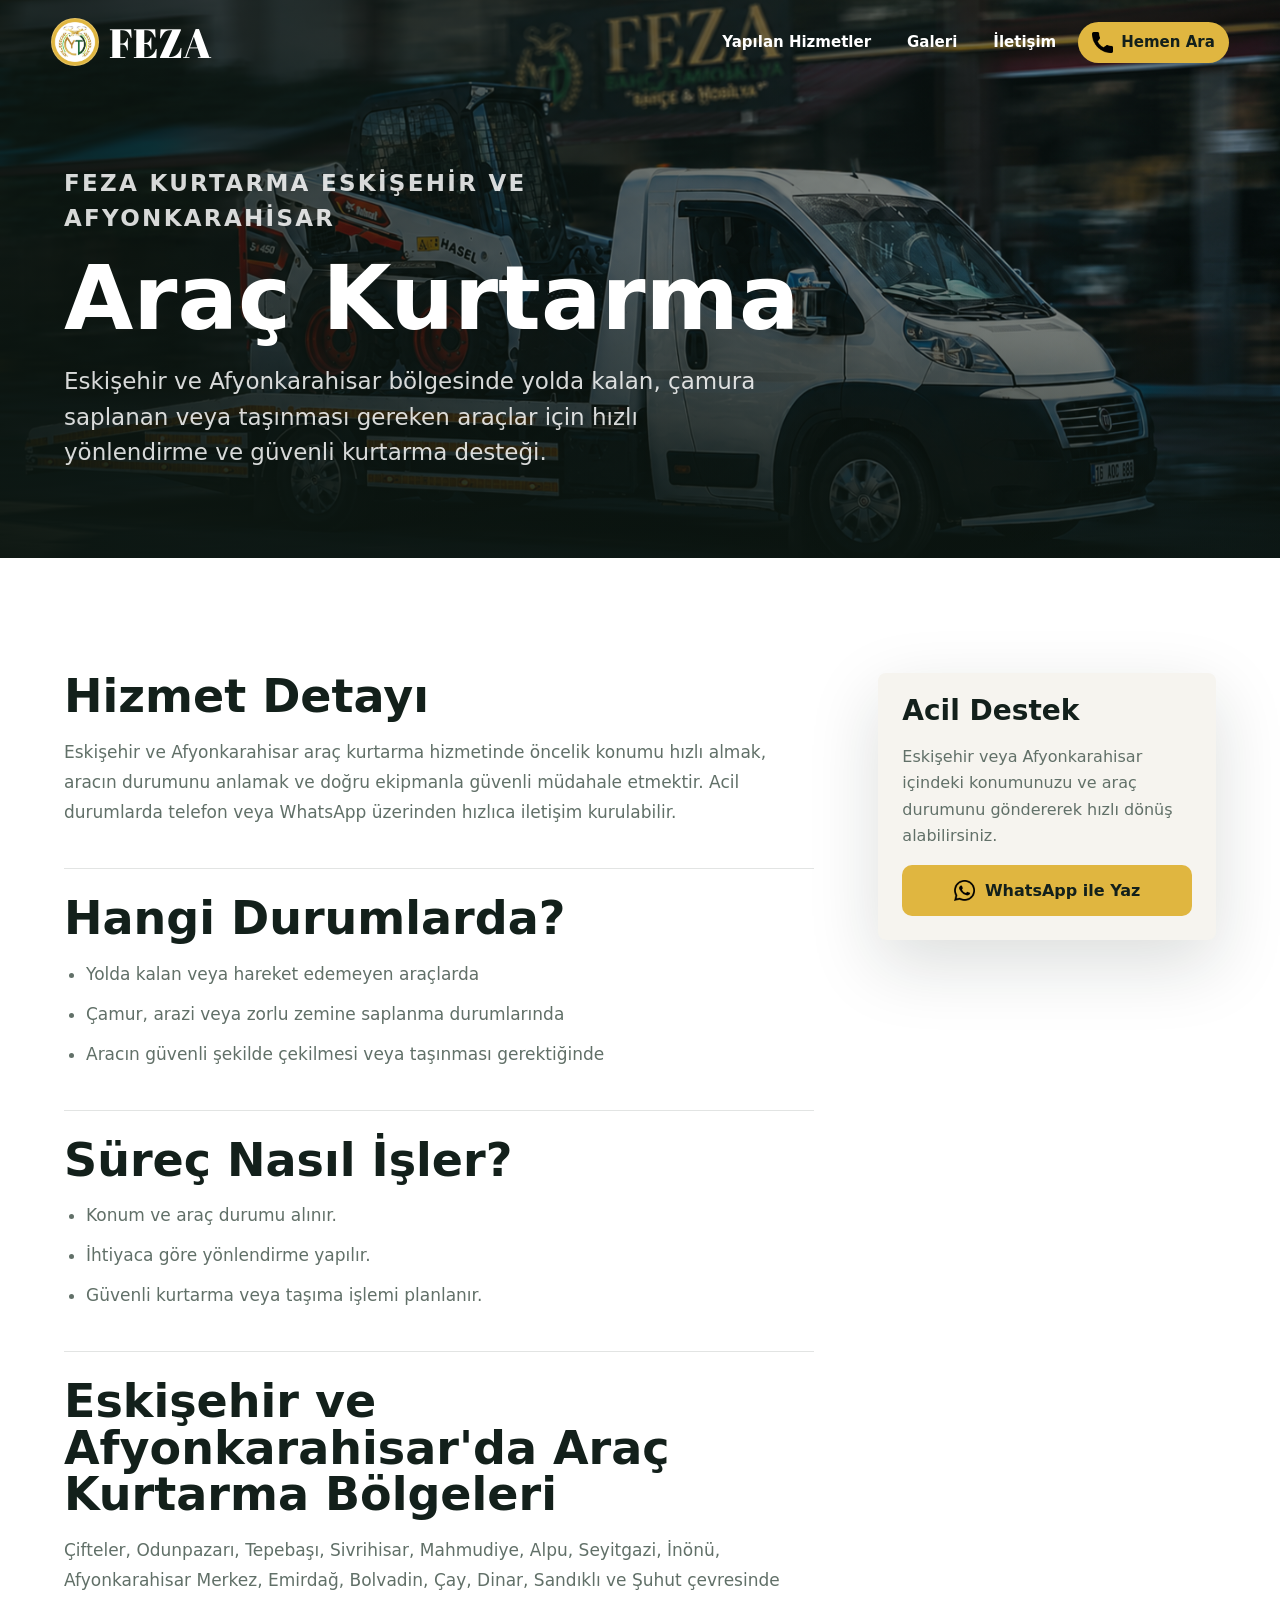
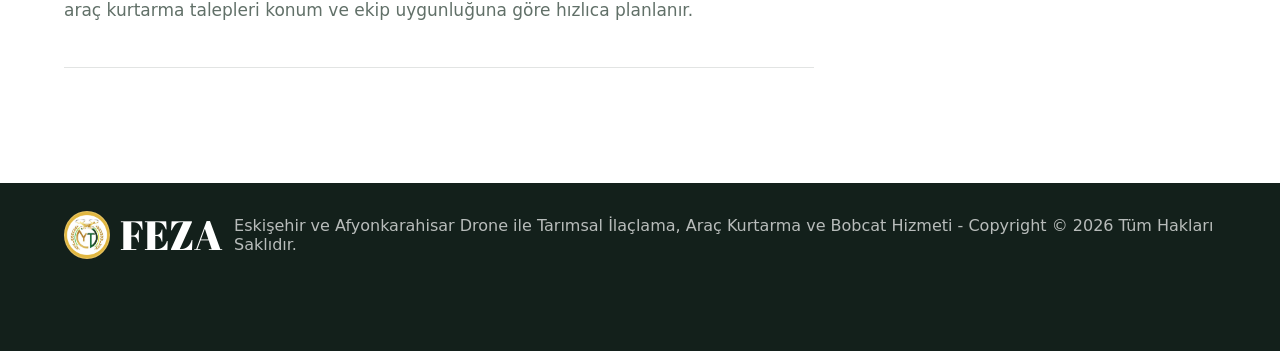
==== arac-kurtarma.html @ f0cfa675 "V2" ====
<!DOCTYPE html>
<html lang="tr">
<head>
  <meta charset="UTF-8">
  <meta name="viewport" content="width=device-width, initial-scale=1.0">
  <meta name="description" content="Eskişehir ve Afyonkarahisar bölgesinde araç kurtarma. Yolda kalan, saplanan veya taşınması gereken araçlar için FEZA Kurtarma.">
  <meta name="keywords" content="Eskişehir araç kurtarma, Afyonkarahisar araç kurtarma, Çifteler araç kurtarma, Emirdağ araç kurtarma, Bolvadin yol yardım, araç çekme">
  <title>Eskişehir ve Afyonkarahisar Araç Kurtarma | FEZA</title>
  <link rel="canonical" href="https://fezakurtarma.com/arac-kurtarma.html">
  <meta property="og:type" content="article">
  <meta property="og:title" content="Eskişehir ve Afyonkarahisar Araç Kurtarma | FEZA Kurtarma">
  <meta property="og:description" content="Eskişehir ve Afyonkarahisar bölgesinde yolda kalan, saplanan veya çekilmesi gereken araçlar için hızlı kurtarma desteği.">
  <meta property="og:url" content="https://fezakurtarma.com/arac-kurtarma.html">
  <meta property="og:image" content="https://fezakurtarma.com/assets/images/arac-kurtarma-servisi.jpg">
  <meta name="twitter:card" content="summary_large_image">
  <script type="application/ld+json">
    {
      "@context": "https://schema.org",
      "@graph": [
        {
          "@type": "Service",
          "name": "Eskişehir ve Afyonkarahisar Araç Kurtarma",
          "serviceType": "Araç kurtarma ve yol yardım",
          "provider": {
            "@type": "LocalBusiness",
            "name": "FEZA Kurtarma",
            "telephone": "+905454491860",
            "url": "https://fezakurtarma.com/"
          },
          "areaServed": ["Eskişehir", "Afyonkarahisar", "Çifteler", "Odunpazarı", "Tepebaşı", "Alpu", "Sivrihisar", "Mahmudiye", "Seyitgazi", "İnönü", "Emirdağ", "Bolvadin", "Çay", "Dinar", "Sandıklı", "Şuhut"],
          "url": "https://fezakurtarma.com/arac-kurtarma.html"
        },
        {
          "@type": "BreadcrumbList",
          "itemListElement": [
            {
              "@type": "ListItem",
              "position": 1,
              "name": "Ana Sayfa",
              "item": "https://fezakurtarma.com/"
            },
            {
              "@type": "ListItem",
              "position": 2,
              "name": "Araç Kurtarma",
              "item": "https://fezakurtarma.com/arac-kurtarma.html"
            }
          ]
        }
      ]
    }
  </script>
  <link rel="icon" type="image/png" href="assets/logo.png">
  <link rel="apple-touch-icon" href="assets/logo.png">
  <link rel="stylesheet" href="styles.css">
</head>
<body class="detail-page">
  <header class="site-header scrolled" id="top">
    <a class="brand" href="index.html" aria-label="FEZA Kurtarma ana sayfa">
      <img class="brand-logo" src="assets/logo.png" alt="FEZA Kurtarma logo">
      <span>FEZA</span>
    </a>
    <button class="nav-toggle" type="button" aria-label="Menüyü aç" aria-expanded="false">
      <span></span>
      <span></span>
    </button>
    <nav class="site-nav" aria-label="Ana menü">
      <a href="index.html#hizmetler">Yapılan Hizmetler</a>
      <a href="index.html#galeri">Galeri</a>
      <a href="index.html#iletisim">İletişim</a>
      <a class="nav-call" href="tel:+905454491860"><img class="button-icon" src="assets/icons/phone-dark.png" alt="">Hemen Ara</a>
    </nav>
  </header>

  <main>
    <section class="detail-hero">
      <img src="assets/images/arac-kurtarma-servisi.jpg" alt="Eskişehir araç kurtarma hizmeti" fetchpriority="high">
      <div class="detail-hero-content">
        <p class="eyebrow">FEZA Kurtarma Eskişehir ve Afyonkarahisar</p>
        <h1>Araç Kurtarma</h1>
        <p>Eskişehir ve Afyonkarahisar bölgesinde yolda kalan, çamura saplanan veya taşınması gereken araçlar için hızlı yönlendirme ve güvenli kurtarma desteği.</p>
      </div>
    </section>

    <section class="section-pad">
      <div class="detail-content">
        <div class="detail-main">
          <div class="detail-block">
            <h2>Hizmet Detayı</h2>
            <p>Eskişehir ve Afyonkarahisar araç kurtarma hizmetinde öncelik konumu hızlı almak, aracın durumunu anlamak ve doğru ekipmanla güvenli müdahale etmektir. Acil durumlarda telefon veya WhatsApp üzerinden hızlıca iletişim kurulabilir.</p>
          </div>
          <div class="detail-block">
            <h2>Hangi Durumlarda?</h2>
            <ul>
              <li>Yolda kalan veya hareket edemeyen araçlarda</li>
              <li>Çamur, arazi veya zorlu zemine saplanma durumlarında</li>
              <li>Aracın güvenli şekilde çekilmesi veya taşınması gerektiğinde</li>
            </ul>
          </div>
          <div class="detail-block">
            <h2>Süreç Nasıl İşler?</h2>
            <ul>
              <li>Konum ve araç durumu alınır.</li>
              <li>İhtiyaca göre yönlendirme yapılır.</li>
              <li>Güvenli kurtarma veya taşıma işlemi planlanır.</li>
            </ul>
          </div>
          <div class="detail-block">
            <h2>Eskişehir ve Afyonkarahisar'da Araç Kurtarma Bölgeleri</h2>
            <p>Çifteler, Odunpazarı, Tepebaşı, Sivrihisar, Mahmudiye, Alpu, Seyitgazi, İnönü, Afyonkarahisar Merkez, Emirdağ, Bolvadin, Çay, Dinar, Sandıklı ve Şuhut çevresinde araç kurtarma talepleri konum ve ekip uygunluğuna göre hızlıca planlanır.</p>
          </div>
        </div>

        <aside class="detail-aside">
          <h2>Acil Destek</h2>
          <p>Eskişehir veya Afyonkarahisar içindeki konumunuzu ve araç durumunu göndererek hızlı dönüş alabilirsiniz.</p>
          <a class="button primary full" href="https://wa.me/905454491860?text=Merhaba%20Feza%20Kurtarma%2C%20ara%C3%A7%20kurtarma%20hizmeti%20i%C3%A7in%20acil%20destek%20istiyorum." target="_blank" rel="noopener"><img class="button-icon" src="assets/icons/whatsapp-dark.png" alt="">WhatsApp ile Yaz</a>
        </aside>
      </div>
    </section>
  </main>

  <footer class="site-footer">
    <a class="brand" href="index.html">
      <img class="brand-logo" src="assets/logo.png" alt="FEZA Kurtarma logo">
      <span>FEZA</span>
    </a>
    <p>Eskişehir ve Afyonkarahisar Drone ile Tarımsal İlaçlama, Araç Kurtarma ve Bobcat Hizmeti - Copyright © 2026 Tüm Hakları Saklıdır.</p>
  </footer>

  <div class="mobile-actions" aria-label="Hızlı iletişim">
    <a href="tel:+905454491860"><img class="button-icon" src="assets/icons/phone-dark.png" alt="">Ara</a>
    <a href="https://wa.me/905454491860" target="_blank" rel="noopener"><img class="button-icon" src="assets/icons/whatsapp-light.png" alt="">WhatsApp</a>
  </div>

  <script src="script.js"></script>
</body>
</html>
---- styles.css ----
@import url("https://fonts.googleapis.com/css2?family=Abril+Fatface&display=swap");

:root {
  --ink: #13201b;
  --muted: #617068;
  --paper: #f6f4ef;
  --surface: #ffffff;
  --field: #315a3d;
  --field-dark: #173626;
  --signal: #e0b640;
  --clay: #b25b3f;
  --line: rgba(19, 32, 27, 0.12);
  --shadow: 0 24px 70px rgba(18, 31, 26, 0.15);
}

* {
  box-sizing: border-box;
}

html {
  scroll-behavior: smooth;
}

body {
  margin: 0;
  font-family: Inter, ui-sans-serif, system-ui, -apple-system, BlinkMacSystemFont, "Segoe UI", sans-serif;
  color: var(--ink);
  background: var(--paper);
}

img {
  display: block;
  max-width: 100%;
}

a {
  color: inherit;
  text-decoration: none;
}

.site-header {
  position: fixed;
  z-index: 20;
  top: 0;
  left: 0;
  right: 0;
  display: flex;
  align-items: center;
  justify-content: space-between;
  gap: 20px;
  padding: 18px clamp(18px, 4vw, 56px);
  color: #fff;
  transition: background 0.25s ease, box-shadow 0.25s ease, padding 0.25s ease;
}

.site-header.scrolled {
  padding-block: 12px;
  background: rgba(19, 32, 27, 0.92);
  box-shadow: 0 12px 40px rgba(0, 0, 0, 0.18);
  backdrop-filter: blur(16px);
}

.brand {
  display: inline-flex;
  align-items: center;
  gap: 10px;
  letter-spacing: 0;
}

.brand > span {
  font-family: "Abril Fatface", Georgia, serif;
  font-size: clamp(41px, 2.2vw, 30px);
  font-weight: 400;
  line-height: 1;
}

.brand-logo {
  display: block;
  width: 48px;
  height: 48px;
  border: 1px solid rgba(255, 255, 255, 0.18);
  border-radius: 50%;
  background: var(--signal);
  object-fit: contain;
  padding: 1px;
}

.site-nav {
  display: flex;
  align-items: center;
  gap: 8px;
}

.site-nav a {
  padding: 10px 14px;
  border-radius: 999px;
  font-size: 15px;
  font-weight: 700;
}

.site-nav a:hover {
  background: rgba(255, 255, 255, 0.16);
}

.nav-call {
  display: inline-flex;
  align-items: center;
  gap: 8px;
  background: var(--signal);
  color: var(--ink);
}

.nav-toggle {
  display: none;
  width: 44px;
  height: 44px;
  border: 0;
  border-radius: 50%;
  background: rgba(255, 255, 255, 0.16);
  color: #fff;
}

.nav-toggle span {
  display: block;
  width: 18px;
  height: 2px;
  margin: 5px auto;
  background: currentColor;
}

.hero {
  position: relative;
  min-height: 92vh;
  display: grid;
  align-items: end;
  padding: 120px clamp(18px, 5vw, 72px) 34px;
  overflow: hidden;
  color: #fff;
}

.hero-media,
.hero-overlay {
  position: absolute;
  inset: 0;
}

.hero-media picture,
.hero-media img {
  width: 100%;
  height: 100%;
}

.hero-media picture {
  display: block;
}

.hero-media img {
  object-fit: cover;
}

.hero-overlay {
  background:
    linear-gradient(90deg, rgba(12, 22, 17, 0.88), rgba(12, 22, 17, 0.42) 54%, rgba(12, 22, 17, 0.18)),
    linear-gradient(0deg, rgba(12, 22, 17, 0.75), transparent 48%);
}

.hero-content {
  position: relative;
  z-index: 2;
  max-width: 860px;
  padding-bottom: 28px;
}

.hero-content .eyebrow::after {
  content: "";
  display: block;
  width: 74px;
  height: 2px;
  margin-top: 22px;
  background: var(--signal);
}

.eyebrow {
  margin: 0 0 14px;
  color: var(--signal);
  font-size: 13px;
  font-weight: 900;
  letter-spacing: 0.1em;
  text-transform: uppercase;
}

h1,
h2,
h3,
p {
  margin-top: 0;
}

h1 {
  margin-bottom: 18px;
  font-size: clamp(36px, 5.6vw, 68px);
  line-height: 1.06;
  letter-spacing: 0;
}

.hero-feza {
  color: var(--signal);
}

h2 {
  margin-bottom: 18px;
  font-size: clamp(32px, 5vw, 64px);
  line-height: 1.02;
  letter-spacing: 0;
}

h3 {
  margin-bottom: 12px;
  font-size: 25px;
  line-height: 1.1;
}

.hero-copy {
  max-width: 620px;
  color: rgba(255, 255, 255, 0.86);
  font-size: clamp(17px, 1.8vw, 20px);
  line-height: 1.65;
}

.hero-actions,
.cta-band,
.contact-list,
.mobile-actions {
  display: flex;
  align-items: center;
  gap: 12px;
  flex-wrap: wrap;
}

.button {
  display: inline-flex;
  min-height: 50px;
  align-items: center;
  justify-content: center;
  gap: 10px;
  border: 1px solid transparent;
  border-radius: 999px;
  padding: 14px 22px;
  font-weight: 850;
  cursor: pointer;
}

.button-icon {
  width: 21px;
  height: 21px;
  flex: 0 0 auto;
  object-fit: contain;
}

.button.primary {
  background: var(--signal);
  color: var(--ink);
}

.button.ghost {
  border-color: rgba(255, 255, 255, 0.34);
  color: #fff;
}

.button.whatsapp {
  border-color: rgba(106, 166, 111, 0.75);
  background: rgba(8, 18, 14, 0.34);
  color: #fff;
}

.hero-service-link {
  display: inline-flex;
  align-items: center;
  gap: 13px;
  width: max-content;
  margin-top: 24px;
  padding-bottom: 8px;
  border-bottom: 1px solid var(--signal);
  color: #fff;
  font-size: 18px;
  font-weight: 750;
}

.hero-service-link::before {
  content: "→";
  color: var(--signal);
  font-size: 34px;
  line-height: 1;
}

.hero-service-link::after {
  content: none;
}

.button.light {
  background: #fff;
  color: var(--field-dark);
}

.button.full {
  width: 100%;
  border-radius: 10px;
}

.hero-strip {
  position: relative;
  z-index: 2;
  display: grid;
  grid-template-columns: repeat(3, minmax(0, 1fr));
  gap: 1px;
  max-width: 760px;
  background: rgba(10, 18, 15, 0.24);
  border: 1px solid rgba(255, 255, 255, 0.16);
  backdrop-filter: blur(16px) saturate(130%);
  -webkit-backdrop-filter: blur(16px) saturate(130%);
}

.hero-strip div {
  display: grid;
  grid-template-columns: auto 1fr;
  gap: 4px 14px;
  align-items: center;
  padding: 16px;
  background: rgba(13, 26, 20, 0.12);
  border-right: 1px solid rgba(255, 255, 255, 0.12);
}

.hero-strip div:last-child {
  border-right: 0;
}

.stat-icon {
  grid-row: span 2;
  display: grid;
  width: 46px;
  height: 46px;
  place-items: center;
  border-radius: 50%;
  background: rgba(75, 120, 76, 0.66);
  color: #fff;
  box-shadow: inset 0 1px 0 rgba(255, 255, 255, 0.24);
}

.stat-icon img {
  width: 25px;
  height: 25px;
  object-fit: contain;
}

.hero-strip strong,
.hero-strip span:not(.stat-icon) {
  display: block;
}

.hero-strip strong {
  font-size: 20px;
  line-height: 1.15;
}

.hero-strip span:not(.stat-icon) {
  color: rgba(255, 255, 255, 0.78);
  font-size: 14px;
}

.section-pad {
  padding: clamp(66px, 9vw, 120px) clamp(18px, 5vw, 72px);
}

.section-heading {
  max-width: 860px;
}

.section-heading.centered {
  margin-inline: auto;
  text-align: center;
}

.intro {
  display: grid;
  grid-template-columns: minmax(0, 1.2fr) minmax(260px, 0.8fr);
  gap: clamp(30px, 5vw, 72px);
  align-items: center;
}

.intro > p {
  margin-bottom: 0;
  color: var(--muted);
  font-size: 18px;
  line-height: 1.7;
}

.services {
  background: #fff;
}

.service-grid {
  display: grid;
  grid-template-columns: repeat(3, minmax(0, 1fr));
  gap: 18px;
  margin-top: 44px;
}

.service-card {
  --card-bg: #f5f7f0;
  --card-accent: #315a3d;
  --card-accent-soft: rgba(49, 90, 61, 0.12);
  display: grid;
  grid-template-rows: 220px 1fr;
  overflow: hidden;
  border: 1px solid var(--card-accent-soft);
  border-radius: 8px;
  background: var(--card-bg);
  box-shadow: 0 14px 44px rgba(28, 45, 38, 0.08);
  transition: transform 0.2s ease, box-shadow 0.2s ease;
}

.service-card:hover {
  transform: translateY(-5px);
  box-shadow: 0 22px 58px rgba(28, 45, 38, 0.14);
}

.service-card--drone {
  --card-bg: #eef8ef;
  --card-accent: #2f7d4f;
  --card-accent-soft: rgba(47, 125, 79, 0.14);
}

.service-card--recovery {
  --card-bg: #eef6fb;
  --card-accent: #326f9f;
  --card-accent-soft: rgba(50, 111, 159, 0.14);
}

.service-card--bobcat {
  --card-bg: #fff1ef;
  --card-accent: #b65246;
  --card-accent-soft: rgba(182, 82, 70, 0.14);
}

.service-card img {
  width: 100%;
  height: 100%;
  object-fit: cover;
}

.service-content {
  display: flex;
  flex-direction: column;
  min-height: 100%;
  padding: 24px;
}

.service-number {
  width: max-content;
  margin-bottom: 16px;
  padding: 7px 10px;
  border-radius: 999px;
  background: var(--card-accent-soft);
  color: var(--card-accent);
  font-size: 13px;
  font-weight: 900;
}

.service-card p {
  color: var(--muted);
  line-height: 1.65;
}

.service-points {
  display: grid;
  gap: 9px;
  margin: 8px 0 22px;
}

.service-points span {
  display: flex;
  align-items: center;
  gap: 9px;
  color: var(--ink);
  font-size: 15px;
  font-weight: 750;
}

.service-points span::before {
  content: "";
  width: 8px;
  height: 8px;
  flex: 0 0 8px;
  border-radius: 50%;
  background: var(--card-accent);
}

.service-link {
  display: inline-flex;
  max-width: 100%;
  align-items: center;
  justify-content: center;
  margin-top: auto;
  padding: 12px 16px;
  border-radius: 999px;
  background: var(--card-accent);
  color: #fff;
  font-weight: 850;
  line-height: 1.25;
  text-align: center;
}

.districts {
  background: var(--paper);
}

.districts-copy {
  max-width: 920px;
  color: var(--muted);
  font-size: 18px;
  line-height: 1.7;
}

.district-grid {
  display: grid;
  grid-template-columns: repeat(7, minmax(0, 1fr));
  gap: 10px;
  margin-top: 28px;
}

.district-grid span {
  display: grid;
  min-height: 46px;
  place-items: center;
  border: 1px solid var(--line);
  border-radius: 999px;
  background: #fff;
  color: var(--field-dark);
  font-size: 14px;
  font-weight: 850;
  text-align: center;
}

.detail-page {
  background: #fff;
}

.detail-hero {
  position: relative;
  min-height: 62vh;
  display: grid;
  align-items: end;
  padding: 140px clamp(18px, 5vw, 72px) 64px;
  overflow: hidden;
  color: #fff;
}

.detail-hero img,
.detail-hero::after {
  position: absolute;
  inset: 0;
}

.detail-hero img {
  width: 100%;
  height: 100%;
  object-fit: cover;
}

.detail-hero::after {
  content: "";
  background:
    linear-gradient(90deg, rgba(12, 22, 17, 0.86), rgba(12, 22, 17, 0.38)),
    linear-gradient(0deg, rgba(12, 22, 17, 0.78), transparent 55%);
}

.detail-hero-content {
  position: relative;
  z-index: 1;
  max-width: 860px;
}

.detail-hero h1 {
  font-size: clamp(42px, 7vw, 92px);
}

.detail-hero p {
  max-width: 720px;
  color: rgba(255, 255, 255, 0.84);
  font-size: clamp(18px, 2.2vw, 23px);
  line-height: 1.55;
}

.detail-content {
  display: grid;
  grid-template-columns: minmax(0, 0.8fr) minmax(280px, 0.36fr);
  gap: clamp(28px, 5vw, 72px);
  max-width: 1180px;
  margin: 0 auto;
}

.detail-main {
  display: grid;
  gap: 26px;
}

.detail-block {
  padding-bottom: 24px;
  border-bottom: 1px solid var(--line);
}

.detail-block h2 {
  font-size: clamp(28px, 4vw, 46px);
}

.detail-block p,
.detail-block li {
  color: var(--muted);
  font-size: 17px;
  line-height: 1.75;
}

.detail-block ul {
  display: grid;
  gap: 10px;
  padding-left: 22px;
}

.detail-aside {
  height: max-content;
  padding: 24px;
  border-radius: 8px;
  background: var(--paper);
  box-shadow: var(--shadow);
}

.detail-aside h2 {
  font-size: 28px;
}

.detail-aside p {
  color: var(--muted);
  line-height: 1.65;
}

.cta-band {
  justify-content: space-between;
  padding: clamp(44px, 6vw, 78px) clamp(18px, 5vw, 72px);
  background: var(--field-dark);
  color: #fff;
}

.cta-band div {
  max-width: 820px;
}

.cta-band h2 {
  margin-bottom: 0;
  font-size: clamp(28px, 4vw, 52px);
}

.gallery-grid {
  display: grid;
  grid-template-columns: 1.2fr 0.8fr;
  grid-template-rows: repeat(2, minmax(220px, 1fr));
  gap: 18px;
  margin-top: 36px;
}

.gallery-grid img {
  width: 100%;
  height: 100%;
  min-height: 260px;
  object-fit: cover;
  border-radius: 8px;
  box-shadow: var(--shadow);
}

.gallery-grid .tall {
  grid-row: span 2;
}

.contact {
  background: #fff;
}

.contact-card {
  display: grid;
  grid-template-columns: minmax(0, 0.95fr) minmax(320px, 0.65fr);
  gap: 40px;
  max-width: 1180px;
  margin: 0 auto;
  padding: clamp(24px, 4vw, 46px);
  border-radius: 8px;
  background: var(--paper);
  box-shadow: var(--shadow);
}

.contact-info p {
  color: var(--muted);
  line-height: 1.7;
}

.contact-list {
  align-items: stretch;
  margin-top: 24px;
}

.contact-list a {
  flex: 1 1 180px;
  padding: 18px;
  border: 1px solid var(--line);
  border-radius: 8px;
  background: #fff;
  font-weight: 850;
}

.contact-list span {
  display: block;
  margin-bottom: 7px;
  color: var(--muted);
  font-size: 13px;
  font-weight: 800;
}

.quote-form {
  display: grid;
  gap: 14px;
  padding: 18px;
  border-radius: 8px;
  background: #fff;
}

.quote-form label {
  display: grid;
  gap: 7px;
  color: var(--muted);
  font-size: 13px;
  font-weight: 800;
}

.quote-form input,
.quote-form select,
.quote-form textarea {
  width: 100%;
  border: 1px solid var(--line);
  border-radius: 10px;
  padding: 14px 13px;
  color: var(--ink);
  background: #fbfbf8;
  font: inherit;
}

.quote-form textarea {
  resize: vertical;
}

.site-footer {
  display: flex;
  align-items: center;
  justify-content: space-between;
  gap: 20px;
  padding: 28px clamp(18px, 5vw, 72px) 92px;
  background: var(--ink);
  color: #fff;
}

.site-footer p {
  margin: 0;
  color: rgba(255, 255, 255, 0.7);
}

.mobile-actions {
  display: none;
}

.reveal {
  opacity: 0;
  transform: translateY(20px);
  transition: opacity 0.55s ease, transform 0.55s ease;
}

.reveal.visible {
  opacity: 1;
  transform: translateY(0);
}

@media (max-width: 820px) {
  body {
    padding-bottom: 68px;
  }

  .site-header {
    padding: 14px 18px;
  }

  .nav-toggle {
    display: block;
  }

  .site-nav {
    position: absolute;
    top: 68px;
    left: 18px;
    right: 18px;
    display: none;
    padding: 12px;
    border-radius: 8px;
    background: rgba(19, 32, 27, 0.96);
    box-shadow: var(--shadow);
  }

  .site-nav.open {
    display: grid;
  }

  .site-nav a {
    border-radius: 8px;
  }

  .hero {
    min-height: 88vh;
    padding: 104px 18px 18px;
  }

  .hero-overlay {
    background:
      linear-gradient(0deg, rgba(12, 22, 17, 0.9), rgba(12, 22, 17, 0.26)),
      linear-gradient(90deg, rgba(12, 22, 17, 0.78), rgba(12, 22, 17, 0.28));
  }

  .hero-content {
    padding-bottom: 18px;
  }

  .hero-content h1 {
    margin-bottom: 24px;
    font-size: 36px;
    line-height: 1.12;
  }

  .hero-copy {
    max-width: 390px;
    font-size: 19px;
    line-height: 1.72;
  }

  .hero-actions {
    display: grid;
    align-items: stretch;
    justify-content: start;
    width: min(58vw, 220px);
    gap: 12px;
    margin-top: 28px;
  }

  .hero-actions .button {
    width: 100%;
    max-width: none;
    min-height: 52px;
    font-size: 17px;
  }

  .hero-service-link {
    margin-top: 24px;
  }

  .hero-strip {
    grid-template-columns: repeat(3, minmax(0, 1fr));
    width: 100%;
    max-width: none;
    margin-top: 26px;
  }

  .hero-strip div {
    grid-template-columns: 1fr;
    grid-template-rows: 42px minmax(38px, auto) auto;
    justify-items: center;
    gap: 8px;
    padding: 14px 8px;
    align-content: start;
    text-align: center;
  }

  .stat-icon {
    grid-row: auto;
    width: 42px;
    height: 42px;
  }

  .stat-icon img {
    width: 24px;
    height: 24px;
  }

  .hero-strip strong {
    font-size: 16px;
    min-height: 38px;
    display: flex;
    align-items: center;
    justify-content: center;
  }

  .hero-strip span {
    font-size: 13px;
  }

  .intro,
  .contact-card {
    grid-template-columns: 1fr;
  }

  .service-grid {
    grid-template-columns: 1fr;
  }

  .district-grid {
    grid-template-columns: repeat(2, minmax(0, 1fr));
  }

  .service-card {
    grid-template-rows: 210px 1fr;
  }

  .service-content {
    padding: 20px;
  }

  .gallery-grid {
    grid-template-columns: 1fr;
    grid-template-rows: none;
  }

  .detail-content {
    grid-template-columns: 1fr;
  }

  .detail-hero {
    min-height: 58vh;
    padding: 118px 18px 48px;
  }

  .gallery-grid .tall {
    grid-row: auto;
  }

  .cta-band {
    align-items: flex-start;
  }

  .site-footer {
    display: grid;
    padding-bottom: 100px;
  }

  .mobile-actions {
    position: fixed;
    z-index: 30;
    left: 12px;
    right: 12px;
    bottom: 12px;
    display: grid;
    grid-template-columns: 1fr 1fr;
    gap: 10px;
  }

  .mobile-actions a {
    display: inline-flex;
    align-items: center;
    justify-content: center;
    gap: 9px;
    min-height: 52px;
    border-radius: 999px;
    background: var(--signal);
    color: var(--ink);
    box-shadow: 0 16px 40px rgba(0, 0, 0, 0.22);
    font-weight: 900;
  }

  .mobile-actions a:last-child {
    background: var(--field);
    color: #fff;
  }
}

@media (max-width: 460px) {
  .section-pad {
    padding-block: 58px;
  }

  h1 {
    font-size: 44px;
  }

  h2 {
    font-size: 34px;
  }

  .hero-copy {
    font-size: 16px;
  }

  .contact-card {
    padding: 18px;
  }

  .district-grid {
    grid-template-columns: 1fr;
  }
}
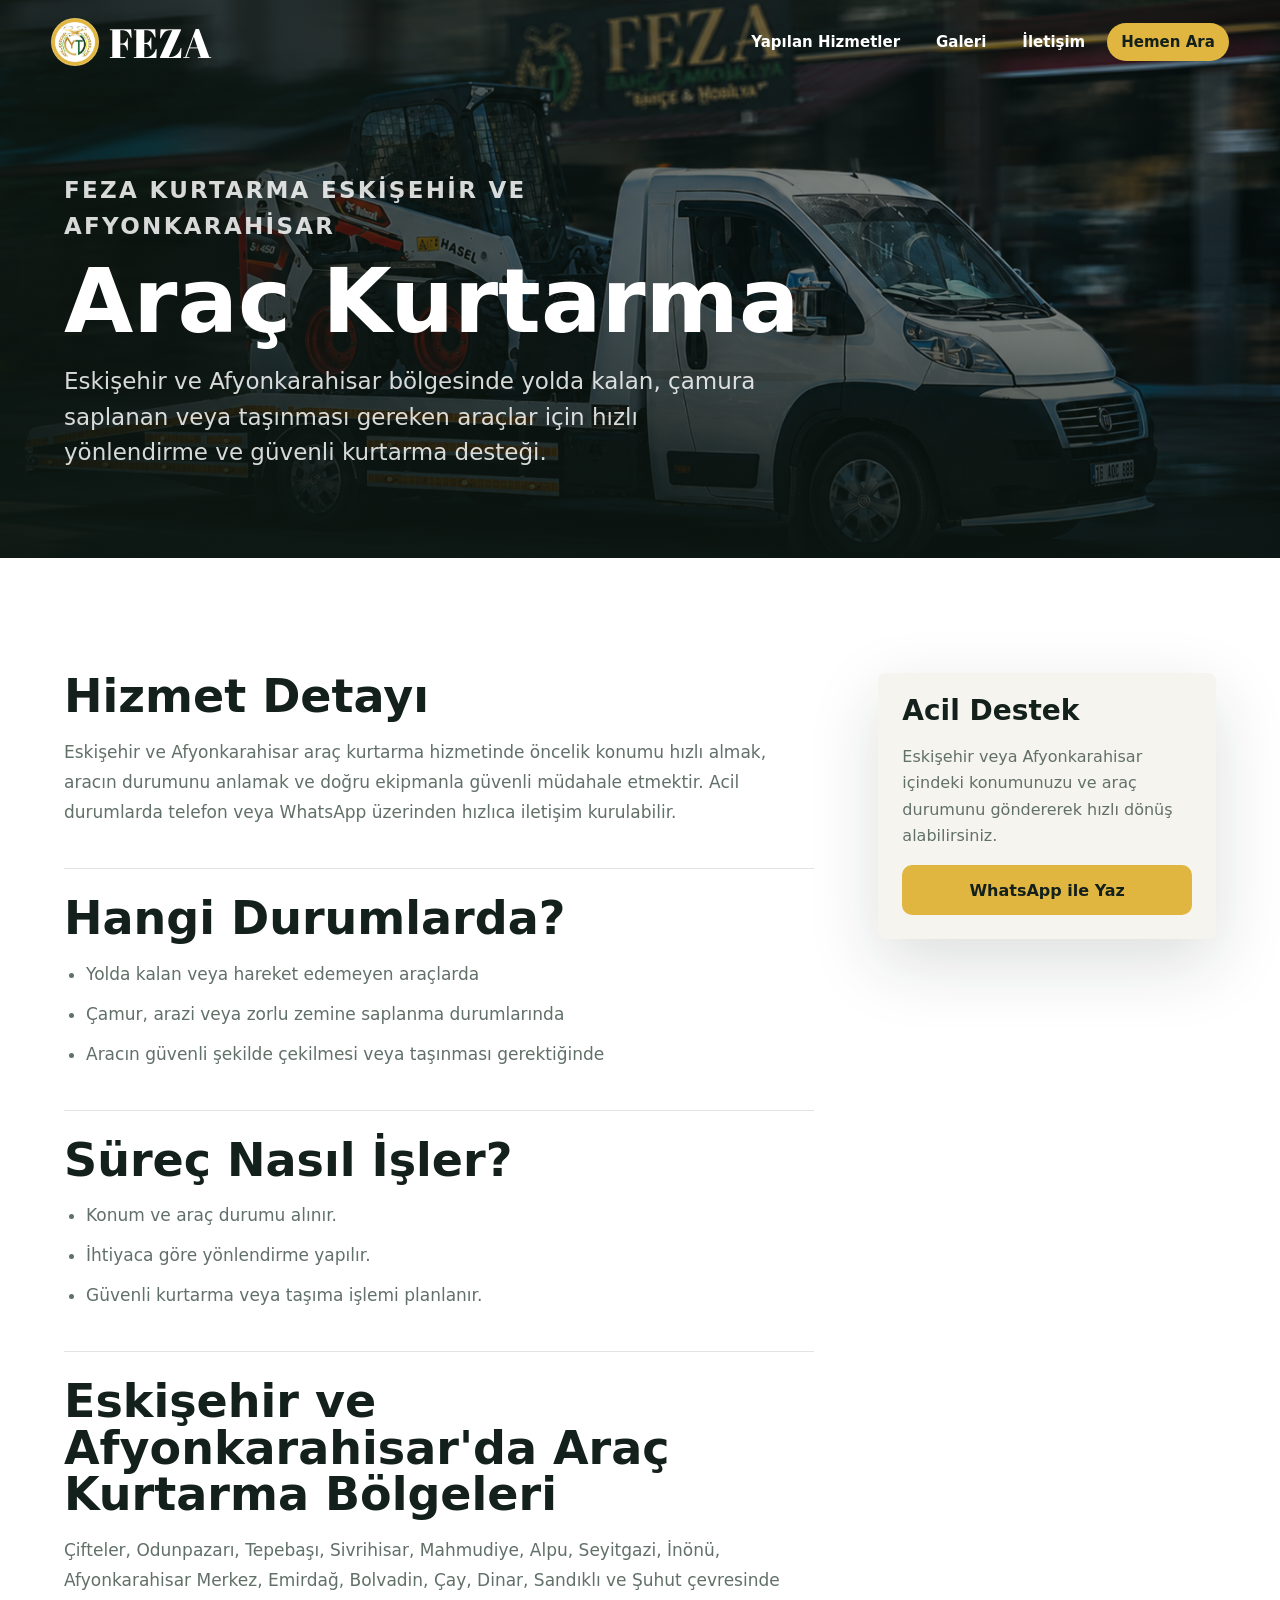
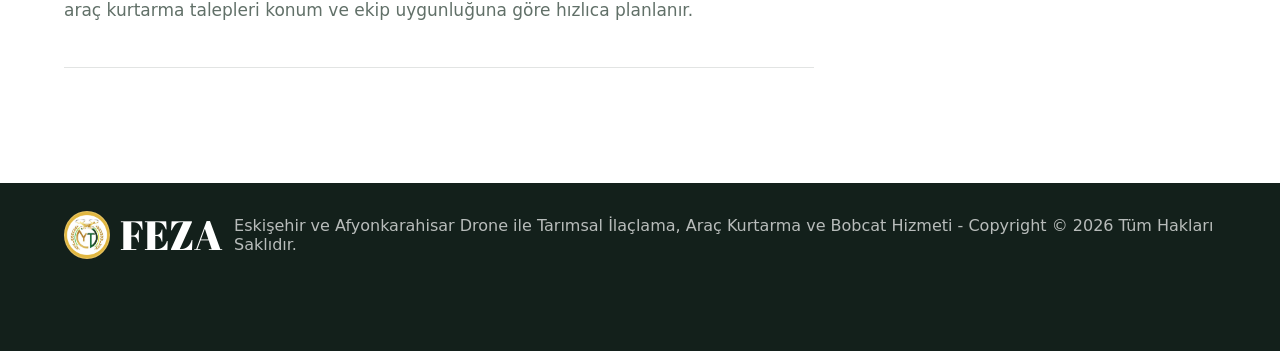
==== commit 6c9973b8: "Revert "V2" This reverts commit f0cfa675630606e8b9a17d997460f94450c01057." ====
--- a/arac-kurtarma.html
+++ b/arac-kurtarma.html
@@ -68,7 +68,7 @@
       <a href="index.html#hizmetler">Yapılan Hizmetler</a>
       <a href="index.html#galeri">Galeri</a>
       <a href="index.html#iletisim">İletişim</a>
-      <a class="nav-call" href="tel:+905454491860"><img class="button-icon" src="assets/icons/phone-dark.png" alt="">Hemen Ara</a>
+      <a class="nav-call" href="tel:+905454491860">Hemen Ara</a>
     </nav>
   </header>
 
@@ -114,7 +114,7 @@
         <aside class="detail-aside">
           <h2>Acil Destek</h2>
           <p>Eskişehir veya Afyonkarahisar içindeki konumunuzu ve araç durumunu göndererek hızlı dönüş alabilirsiniz.</p>
-          <a class="button primary full" href="https://wa.me/905454491860?text=Merhaba%20Feza%20Kurtarma%2C%20ara%C3%A7%20kurtarma%20hizmeti%20i%C3%A7in%20acil%20destek%20istiyorum." target="_blank" rel="noopener"><img class="button-icon" src="assets/icons/whatsapp-dark.png" alt="">WhatsApp ile Yaz</a>
+          <a class="button primary full" href="https://wa.me/905454491860?text=Merhaba%20Feza%20Kurtarma%2C%20ara%C3%A7%20kurtarma%20hizmeti%20i%C3%A7in%20acil%20destek%20istiyorum." target="_blank" rel="noopener">WhatsApp ile Yaz</a>
         </aside>
       </div>
     </section>
@@ -129,8 +129,8 @@
   </footer>
 
   <div class="mobile-actions" aria-label="Hızlı iletişim">
-    <a href="tel:+905454491860"><img class="button-icon" src="assets/icons/phone-dark.png" alt="">Ara</a>
-    <a href="https://wa.me/905454491860" target="_blank" rel="noopener"><img class="button-icon" src="assets/icons/whatsapp-light.png" alt="">WhatsApp</a>
+    <a href="tel:+905454491860">Ara</a>
+    <a href="https://wa.me/905454491860" target="_blank" rel="noopener">WhatsApp</a>
   </div>
 
   <script src="script.js"></script>
--- a/styles.css
+++ b/styles.css
@@ -103,9 +103,6 @@
 }
 
 .nav-call {
-  display: inline-flex;
-  align-items: center;
-  gap: 8px;
   background: var(--signal);
   color: var(--ink);
 }
@@ -167,17 +164,8 @@
 .hero-content {
   position: relative;
   z-index: 2;
-  max-width: 860px;
+  max-width: 780px;
   padding-bottom: 28px;
-}
-
-.hero-content .eyebrow::after {
-  content: "";
-  display: block;
-  width: 74px;
-  height: 2px;
-  margin-top: 22px;
-  background: var(--signal);
 }
 
 .eyebrow {
@@ -198,8 +186,8 @@
 
 h1 {
   margin-bottom: 18px;
-  font-size: clamp(36px, 5.6vw, 68px);
-  line-height: 1.06;
+  font-size: clamp(44px, 8vw, 96px);
+  line-height: 0.98;
   letter-spacing: 0;
 }
 
@@ -224,7 +212,7 @@
   max-width: 620px;
   color: rgba(255, 255, 255, 0.86);
   font-size: clamp(17px, 1.8vw, 20px);
-  line-height: 1.65;
+  line-height: 1.5;
 }
 
 .hero-actions,
@@ -242,7 +230,6 @@
   min-height: 50px;
   align-items: center;
   justify-content: center;
-  gap: 10px;
   border: 1px solid transparent;
   border-radius: 999px;
   padding: 14px 22px;
@@ -250,13 +237,6 @@
   cursor: pointer;
 }
 
-.button-icon {
-  width: 21px;
-  height: 21px;
-  flex: 0 0 auto;
-  object-fit: contain;
-}
-
 .button.primary {
   background: var(--signal);
   color: var(--ink);
@@ -267,36 +247,6 @@
   color: #fff;
 }
 
-.button.whatsapp {
-  border-color: rgba(106, 166, 111, 0.75);
-  background: rgba(8, 18, 14, 0.34);
-  color: #fff;
-}
-
-.hero-service-link {
-  display: inline-flex;
-  align-items: center;
-  gap: 13px;
-  width: max-content;
-  margin-top: 24px;
-  padding-bottom: 8px;
-  border-bottom: 1px solid var(--signal);
-  color: #fff;
-  font-size: 18px;
-  font-weight: 750;
-}
-
-.hero-service-link::before {
-  content: "→";
-  color: var(--signal);
-  font-size: 34px;
-  line-height: 1;
-}
-
-.hero-service-link::after {
-  content: none;
-}
-
 .button.light {
   background: #fff;
   color: var(--field-dark);
@@ -313,56 +263,27 @@
   display: grid;
   grid-template-columns: repeat(3, minmax(0, 1fr));
   gap: 1px;
-  max-width: 760px;
-  background: rgba(10, 18, 15, 0.24);
-  border: 1px solid rgba(255, 255, 255, 0.16);
-  backdrop-filter: blur(16px) saturate(130%);
-  -webkit-backdrop-filter: blur(16px) saturate(130%);
+  max-width: 560px;
+  background: rgba(255, 255, 255, 0.086);
+  border: 1px solid rgba(255, 255, 255, 0.071);
+  backdrop-filter: blur(6px);
 }
 
 .hero-strip div {
-  display: grid;
-  grid-template-columns: auto 1fr;
-  gap: 4px 14px;
-  align-items: center;
   padding: 16px;
-  background: rgba(13, 26, 20, 0.12);
-  border-right: 1px solid rgba(255, 255, 255, 0.12);
-}
-
-.hero-strip div:last-child {
-  border-right: 0;
-}
-
-.stat-icon {
-  grid-row: span 2;
-  display: grid;
-  width: 46px;
-  height: 46px;
-  place-items: center;
-  border-radius: 50%;
-  background: rgba(75, 120, 76, 0.66);
-  color: #fff;
-  box-shadow: inset 0 1px 0 rgba(255, 255, 255, 0.24);
-}
-
-.stat-icon img {
-  width: 25px;
-  height: 25px;
-  object-fit: contain;
+  background: rgba(13, 26, 20, 0);
 }
 
 .hero-strip strong,
-.hero-strip span:not(.stat-icon) {
+.hero-strip span {
   display: block;
 }
 
 .hero-strip strong {
-  font-size: 20px;
-  line-height: 1.15;
-}
-
-.hero-strip span:not(.stat-icon) {
+  font-size: 22px;
+}
+
+.hero-strip span {
   color: rgba(255, 255, 255, 0.78);
   font-size: 14px;
 }
@@ -834,75 +755,16 @@
   }
 
   .hero-content h1 {
-    margin-bottom: 24px;
-    font-size: 36px;
-    line-height: 1.12;
-  }
-
-  .hero-copy {
-    max-width: 390px;
-    font-size: 19px;
-    line-height: 1.72;
-  }
-
-  .hero-actions {
-    display: grid;
-    align-items: stretch;
-    justify-content: start;
-    width: min(58vw, 220px);
-    gap: 12px;
-    margin-top: 28px;
+    margin-bottom: 30px;
   }
 
   .hero-actions .button {
+    flex: 1 1 160px;
+  }
+
+  .hero-strip {
+    grid-template-columns: 1fr;
     width: 100%;
-    max-width: none;
-    min-height: 52px;
-    font-size: 17px;
-  }
-
-  .hero-service-link {
-    margin-top: 24px;
-  }
-
-  .hero-strip {
-    grid-template-columns: repeat(3, minmax(0, 1fr));
-    width: 100%;
-    max-width: none;
-    margin-top: 26px;
-  }
-
-  .hero-strip div {
-    grid-template-columns: 1fr;
-    grid-template-rows: 42px minmax(38px, auto) auto;
-    justify-items: center;
-    gap: 8px;
-    padding: 14px 8px;
-    align-content: start;
-    text-align: center;
-  }
-
-  .stat-icon {
-    grid-row: auto;
-    width: 42px;
-    height: 42px;
-  }
-
-  .stat-icon img {
-    width: 24px;
-    height: 24px;
-  }
-
-  .hero-strip strong {
-    font-size: 16px;
-    min-height: 38px;
-    display: flex;
-    align-items: center;
-    justify-content: center;
-  }
-
-  .hero-strip span {
-    font-size: 13px;
   }
 
   .intro,
@@ -965,11 +827,9 @@
   }
 
   .mobile-actions a {
-    display: inline-flex;
-    align-items: center;
-    justify-content: center;
-    gap: 9px;
+    display: grid;
     min-height: 52px;
+    place-items: center;
     border-radius: 999px;
     background: var(--signal);
     color: var(--ink);
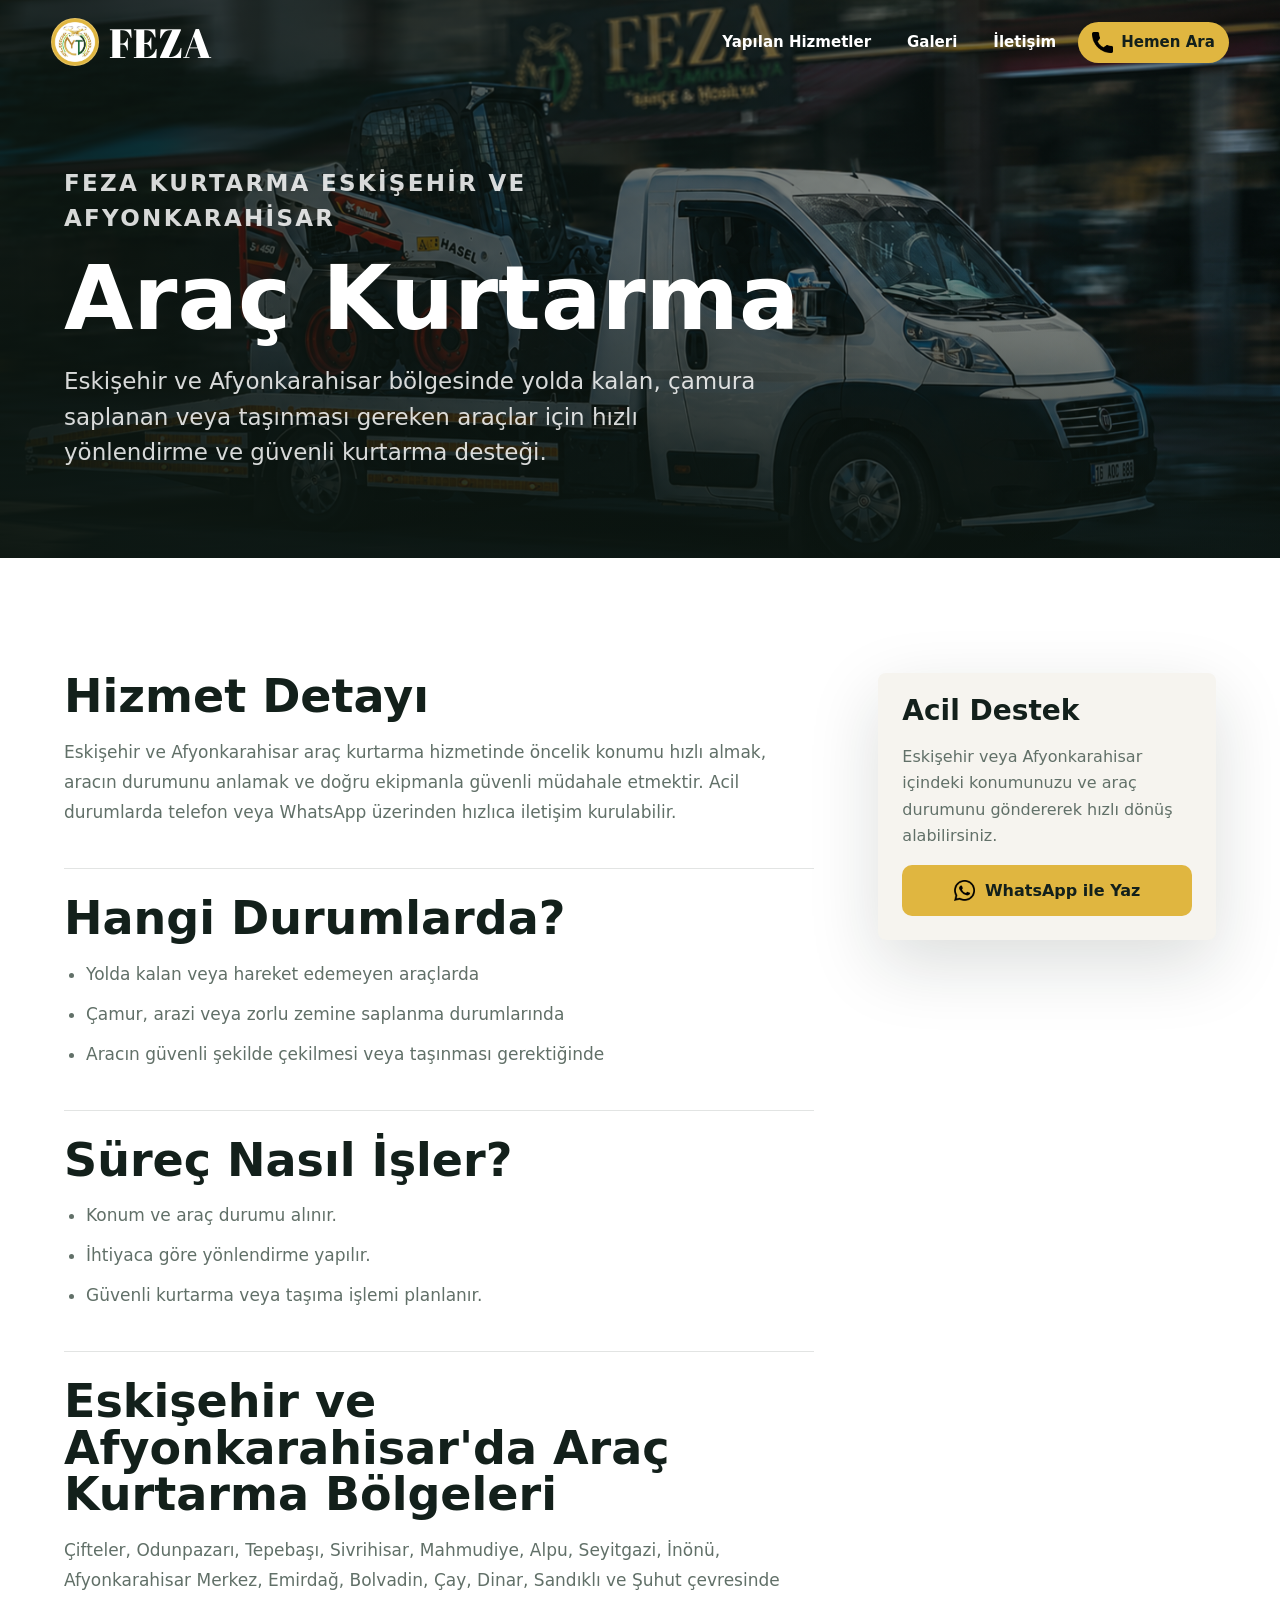
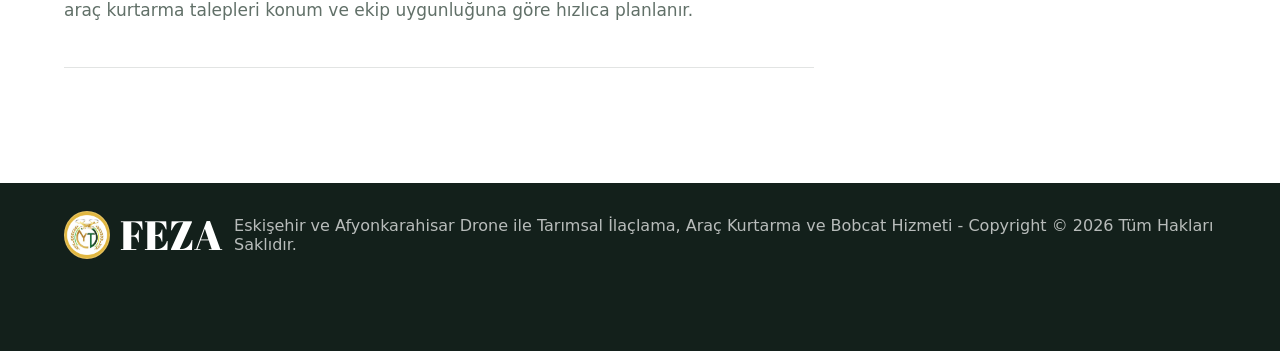
==== commit c1f841ab: "Reapply "V2" This reverts commit 6c9973b896ec6ee1af0c8336c1641dbad324c133." ====
--- a/arac-kurtarma.html
+++ b/arac-kurtarma.html
@@ -68,7 +68,7 @@
       <a href="index.html#hizmetler">Yapılan Hizmetler</a>
       <a href="index.html#galeri">Galeri</a>
       <a href="index.html#iletisim">İletişim</a>
-      <a class="nav-call" href="tel:+905454491860">Hemen Ara</a>
+      <a class="nav-call" href="tel:+905454491860"><img class="button-icon" src="assets/icons/phone-dark.png" alt="">Hemen Ara</a>
     </nav>
   </header>
 
@@ -114,7 +114,7 @@
         <aside class="detail-aside">
           <h2>Acil Destek</h2>
           <p>Eskişehir veya Afyonkarahisar içindeki konumunuzu ve araç durumunu göndererek hızlı dönüş alabilirsiniz.</p>
-          <a class="button primary full" href="https://wa.me/905454491860?text=Merhaba%20Feza%20Kurtarma%2C%20ara%C3%A7%20kurtarma%20hizmeti%20i%C3%A7in%20acil%20destek%20istiyorum." target="_blank" rel="noopener">WhatsApp ile Yaz</a>
+          <a class="button primary full" href="https://wa.me/905454491860?text=Merhaba%20Feza%20Kurtarma%2C%20ara%C3%A7%20kurtarma%20hizmeti%20i%C3%A7in%20acil%20destek%20istiyorum." target="_blank" rel="noopener"><img class="button-icon" src="assets/icons/whatsapp-dark.png" alt="">WhatsApp ile Yaz</a>
         </aside>
       </div>
     </section>
@@ -129,8 +129,8 @@
   </footer>
 
   <div class="mobile-actions" aria-label="Hızlı iletişim">
-    <a href="tel:+905454491860">Ara</a>
-    <a href="https://wa.me/905454491860" target="_blank" rel="noopener">WhatsApp</a>
+    <a href="tel:+905454491860"><img class="button-icon" src="assets/icons/phone-dark.png" alt="">Ara</a>
+    <a href="https://wa.me/905454491860" target="_blank" rel="noopener"><img class="button-icon" src="assets/icons/whatsapp-light.png" alt="">WhatsApp</a>
   </div>
 
   <script src="script.js"></script>
--- a/styles.css
+++ b/styles.css
@@ -103,6 +103,9 @@
 }
 
 .nav-call {
+  display: inline-flex;
+  align-items: center;
+  gap: 8px;
   background: var(--signal);
   color: var(--ink);
 }
@@ -164,8 +167,17 @@
 .hero-content {
   position: relative;
   z-index: 2;
-  max-width: 780px;
+  max-width: 860px;
   padding-bottom: 28px;
+}
+
+.hero-content .eyebrow::after {
+  content: "";
+  display: block;
+  width: 74px;
+  height: 2px;
+  margin-top: 22px;
+  background: var(--signal);
 }
 
 .eyebrow {
@@ -186,8 +198,8 @@
 
 h1 {
   margin-bottom: 18px;
-  font-size: clamp(44px, 8vw, 96px);
-  line-height: 0.98;
+  font-size: clamp(36px, 5.6vw, 68px);
+  line-height: 1.06;
   letter-spacing: 0;
 }
 
@@ -212,7 +224,7 @@
   max-width: 620px;
   color: rgba(255, 255, 255, 0.86);
   font-size: clamp(17px, 1.8vw, 20px);
-  line-height: 1.5;
+  line-height: 1.65;
 }
 
 .hero-actions,
@@ -230,6 +242,7 @@
   min-height: 50px;
   align-items: center;
   justify-content: center;
+  gap: 10px;
   border: 1px solid transparent;
   border-radius: 999px;
   padding: 14px 22px;
@@ -237,6 +250,13 @@
   cursor: pointer;
 }
 
+.button-icon {
+  width: 21px;
+  height: 21px;
+  flex: 0 0 auto;
+  object-fit: contain;
+}
+
 .button.primary {
   background: var(--signal);
   color: var(--ink);
@@ -247,6 +267,36 @@
   color: #fff;
 }
 
+.button.whatsapp {
+  border-color: rgba(106, 166, 111, 0.75);
+  background: rgba(8, 18, 14, 0.34);
+  color: #fff;
+}
+
+.hero-service-link {
+  display: inline-flex;
+  align-items: center;
+  gap: 13px;
+  width: max-content;
+  margin-top: 24px;
+  padding-bottom: 8px;
+  border-bottom: 1px solid var(--signal);
+  color: #fff;
+  font-size: 18px;
+  font-weight: 750;
+}
+
+.hero-service-link::before {
+  content: "→";
+  color: var(--signal);
+  font-size: 34px;
+  line-height: 1;
+}
+
+.hero-service-link::after {
+  content: none;
+}
+
 .button.light {
   background: #fff;
   color: var(--field-dark);
@@ -263,27 +313,56 @@
   display: grid;
   grid-template-columns: repeat(3, minmax(0, 1fr));
   gap: 1px;
-  max-width: 560px;
-  background: rgba(255, 255, 255, 0.086);
-  border: 1px solid rgba(255, 255, 255, 0.071);
-  backdrop-filter: blur(6px);
+  max-width: 760px;
+  background: rgba(10, 18, 15, 0.24);
+  border: 1px solid rgba(255, 255, 255, 0.16);
+  backdrop-filter: blur(16px) saturate(130%);
+  -webkit-backdrop-filter: blur(16px) saturate(130%);
 }
 
 .hero-strip div {
+  display: grid;
+  grid-template-columns: auto 1fr;
+  gap: 4px 14px;
+  align-items: center;
   padding: 16px;
-  background: rgba(13, 26, 20, 0);
+  background: rgba(13, 26, 20, 0.12);
+  border-right: 1px solid rgba(255, 255, 255, 0.12);
+}
+
+.hero-strip div:last-child {
+  border-right: 0;
+}
+
+.stat-icon {
+  grid-row: span 2;
+  display: grid;
+  width: 46px;
+  height: 46px;
+  place-items: center;
+  border-radius: 50%;
+  background: rgba(75, 120, 76, 0.66);
+  color: #fff;
+  box-shadow: inset 0 1px 0 rgba(255, 255, 255, 0.24);
+}
+
+.stat-icon img {
+  width: 25px;
+  height: 25px;
+  object-fit: contain;
 }
 
 .hero-strip strong,
-.hero-strip span {
+.hero-strip span:not(.stat-icon) {
   display: block;
 }
 
 .hero-strip strong {
-  font-size: 22px;
-}
-
-.hero-strip span {
+  font-size: 20px;
+  line-height: 1.15;
+}
+
+.hero-strip span:not(.stat-icon) {
   color: rgba(255, 255, 255, 0.78);
   font-size: 14px;
 }
@@ -755,16 +834,75 @@
   }
 
   .hero-content h1 {
-    margin-bottom: 30px;
+    margin-bottom: 24px;
+    font-size: 36px;
+    line-height: 1.12;
+  }
+
+  .hero-copy {
+    max-width: 390px;
+    font-size: 19px;
+    line-height: 1.72;
+  }
+
+  .hero-actions {
+    display: grid;
+    align-items: stretch;
+    justify-content: start;
+    width: min(58vw, 220px);
+    gap: 12px;
+    margin-top: 28px;
   }
 
   .hero-actions .button {
-    flex: 1 1 160px;
+    width: 100%;
+    max-width: none;
+    min-height: 52px;
+    font-size: 17px;
+  }
+
+  .hero-service-link {
+    margin-top: 24px;
   }
 
   .hero-strip {
+    grid-template-columns: repeat(3, minmax(0, 1fr));
+    width: 100%;
+    max-width: none;
+    margin-top: 26px;
+  }
+
+  .hero-strip div {
     grid-template-columns: 1fr;
-    width: 100%;
+    grid-template-rows: 42px minmax(38px, auto) auto;
+    justify-items: center;
+    gap: 8px;
+    padding: 14px 8px;
+    align-content: start;
+    text-align: center;
+  }
+
+  .stat-icon {
+    grid-row: auto;
+    width: 42px;
+    height: 42px;
+  }
+
+  .stat-icon img {
+    width: 24px;
+    height: 24px;
+  }
+
+  .hero-strip strong {
+    font-size: 16px;
+    min-height: 38px;
+    display: flex;
+    align-items: center;
+    justify-content: center;
+  }
+
+  .hero-strip span {
+    font-size: 13px;
   }
 
   .intro,
@@ -827,9 +965,11 @@
   }
 
   .mobile-actions a {
-    display: grid;
+    display: inline-flex;
+    align-items: center;
+    justify-content: center;
+    gap: 9px;
     min-height: 52px;
-    place-items: center;
     border-radius: 999px;
     background: var(--signal);
     color: var(--ink);
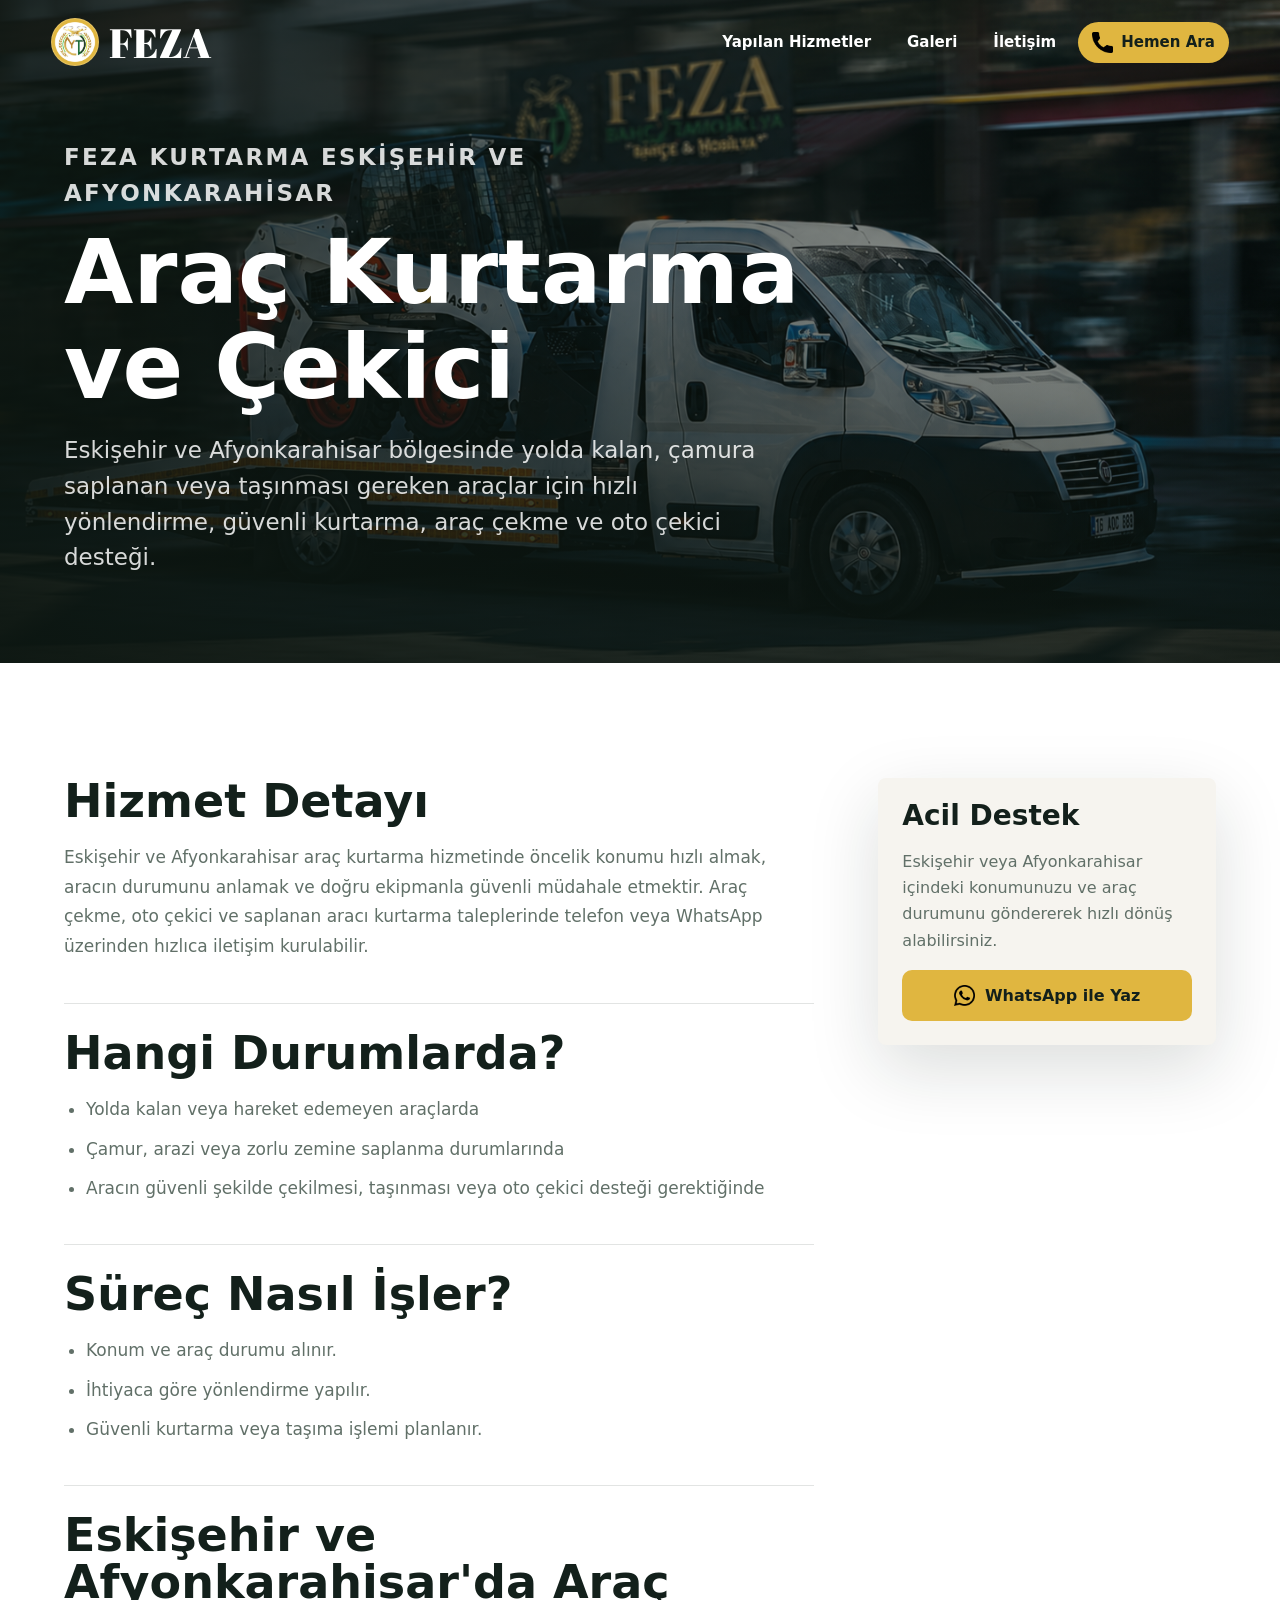
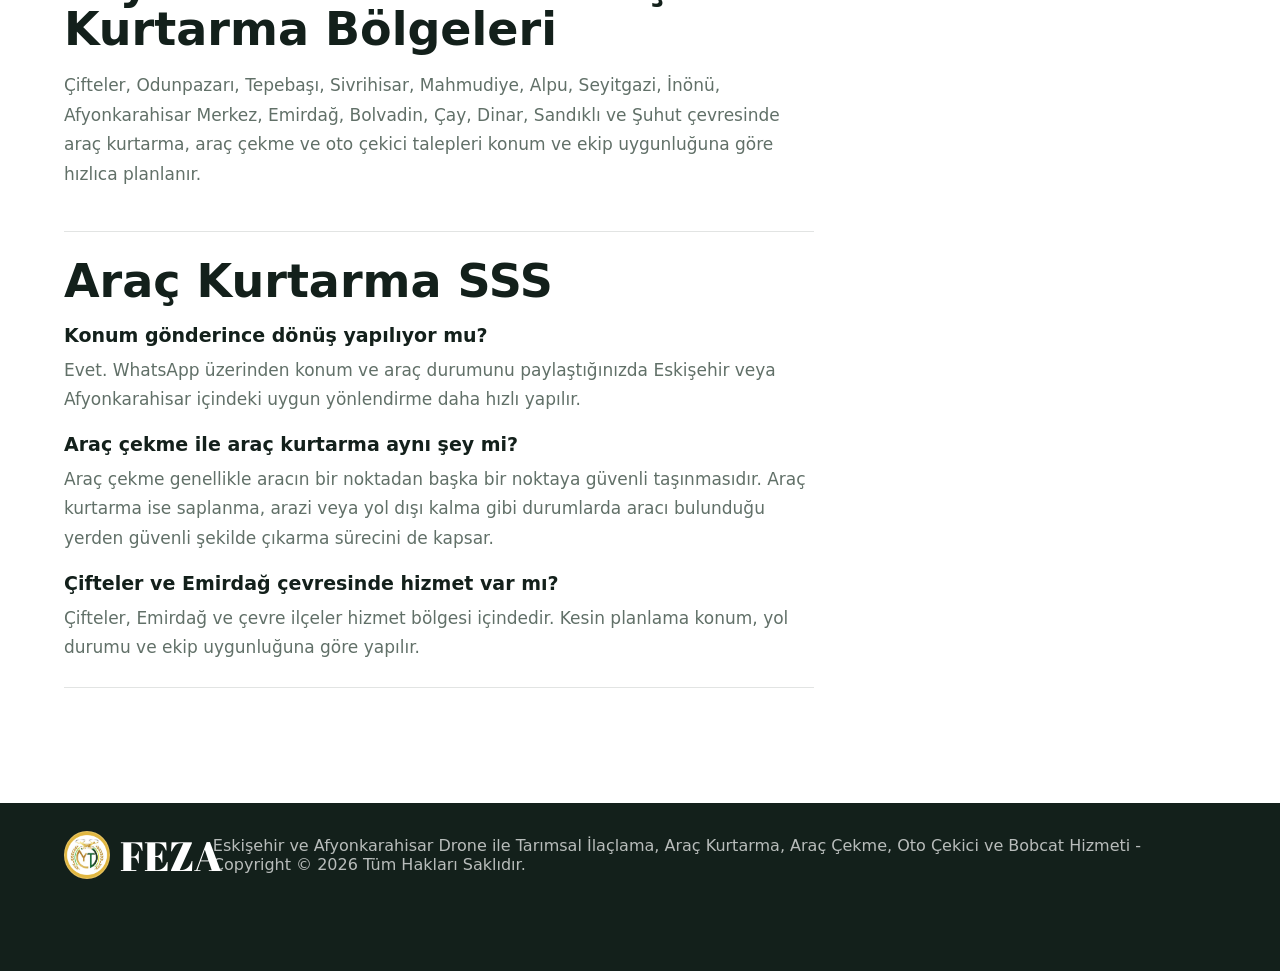
==== commit f2d6ab2a: "changes after release" ====
--- a/arac-kurtarma.html
+++ b/arac-kurtarma.html
@@ -3,24 +3,26 @@
 <head>
   <meta charset="UTF-8">
   <meta name="viewport" content="width=device-width, initial-scale=1.0">
-  <meta name="description" content="Eskişehir ve Afyonkarahisar bölgesinde araç kurtarma. Yolda kalan, saplanan veya taşınması gereken araçlar için FEZA Kurtarma.">
-  <meta name="keywords" content="Eskişehir araç kurtarma, Afyonkarahisar araç kurtarma, Çifteler araç kurtarma, Emirdağ araç kurtarma, Bolvadin yol yardım, araç çekme">
-  <title>Eskişehir ve Afyonkarahisar Araç Kurtarma | FEZA</title>
+  <meta name="description" content="Eskişehir ve Afyonkarahisar'da araç kurtarma, araç çekme ve oto çekici desteği. Çifteler, Emirdağ ve çevre ilçelerde FEZA Kurtarma.">
+  <meta name="keywords" content="Eskişehir araç kurtarma, Eskişehir araç çekme, Eskişehir oto çekici, Afyonkarahisar araç kurtarma, Afyonkarahisar araç çekme, Çifteler araç kurtarma, Emirdağ araç çekme, Bolvadin yol yardım">
+  <title>Eskişehir Afyon Araç Kurtarma ve Çekici | FEZA</title>
   <link rel="canonical" href="https://fezakurtarma.com/arac-kurtarma.html">
   <meta property="og:type" content="article">
-  <meta property="og:title" content="Eskişehir ve Afyonkarahisar Araç Kurtarma | FEZA Kurtarma">
-  <meta property="og:description" content="Eskişehir ve Afyonkarahisar bölgesinde yolda kalan, saplanan veya çekilmesi gereken araçlar için hızlı kurtarma desteği.">
+  <meta property="og:title" content="Eskişehir ve Afyonkarahisar Araç Kurtarma ve Çekici | FEZA Kurtarma">
+  <meta property="og:description" content="Eskişehir ve Afyonkarahisar bölgesinde yolda kalan, saplanan veya çekilmesi gereken araçlar için araç kurtarma, araç çekme ve oto çekici desteği.">
   <meta property="og:url" content="https://fezakurtarma.com/arac-kurtarma.html">
   <meta property="og:image" content="https://fezakurtarma.com/assets/images/arac-kurtarma-servisi.jpg">
   <meta name="twitter:card" content="summary_large_image">
+  <link rel="preconnect" href="https://fonts.googleapis.com">
+  <link rel="preconnect" href="https://fonts.gstatic.com" crossorigin>
   <script type="application/ld+json">
     {
       "@context": "https://schema.org",
       "@graph": [
         {
           "@type": "Service",
-          "name": "Eskişehir ve Afyonkarahisar Araç Kurtarma",
-          "serviceType": "Araç kurtarma ve yol yardım",
+          "name": "Eskişehir ve Afyonkarahisar Araç Kurtarma ve Araç Çekme",
+          "serviceType": "Araç kurtarma, araç çekme, oto çekici ve yol yardım",
           "provider": {
             "@type": "LocalBusiness",
             "name": "FEZA Kurtarma",
@@ -42,7 +44,7 @@
             {
               "@type": "ListItem",
               "position": 2,
-              "name": "Araç Kurtarma",
+              "name": "Araç Kurtarma ve Çekici",
               "item": "https://fezakurtarma.com/arac-kurtarma.html"
             }
           ]
@@ -77,8 +79,8 @@
       <img src="assets/images/arac-kurtarma-servisi.jpg" alt="Eskişehir araç kurtarma hizmeti" fetchpriority="high">
       <div class="detail-hero-content">
         <p class="eyebrow">FEZA Kurtarma Eskişehir ve Afyonkarahisar</p>
-        <h1>Araç Kurtarma</h1>
-        <p>Eskişehir ve Afyonkarahisar bölgesinde yolda kalan, çamura saplanan veya taşınması gereken araçlar için hızlı yönlendirme ve güvenli kurtarma desteği.</p>
+        <h1>Araç Kurtarma ve Çekici</h1>
+        <p>Eskişehir ve Afyonkarahisar bölgesinde yolda kalan, çamura saplanan veya taşınması gereken araçlar için hızlı yönlendirme, güvenli kurtarma, araç çekme ve oto çekici desteği.</p>
       </div>
     </section>
 
@@ -87,14 +89,14 @@
         <div class="detail-main">
           <div class="detail-block">
             <h2>Hizmet Detayı</h2>
-            <p>Eskişehir ve Afyonkarahisar araç kurtarma hizmetinde öncelik konumu hızlı almak, aracın durumunu anlamak ve doğru ekipmanla güvenli müdahale etmektir. Acil durumlarda telefon veya WhatsApp üzerinden hızlıca iletişim kurulabilir.</p>
+            <p>Eskişehir ve Afyonkarahisar araç kurtarma hizmetinde öncelik konumu hızlı almak, aracın durumunu anlamak ve doğru ekipmanla güvenli müdahale etmektir. Araç çekme, oto çekici ve saplanan aracı kurtarma taleplerinde telefon veya WhatsApp üzerinden hızlıca iletişim kurulabilir.</p>
           </div>
           <div class="detail-block">
             <h2>Hangi Durumlarda?</h2>
             <ul>
               <li>Yolda kalan veya hareket edemeyen araçlarda</li>
               <li>Çamur, arazi veya zorlu zemine saplanma durumlarında</li>
-              <li>Aracın güvenli şekilde çekilmesi veya taşınması gerektiğinde</li>
+              <li>Aracın güvenli şekilde çekilmesi, taşınması veya oto çekici desteği gerektiğinde</li>
             </ul>
           </div>
           <div class="detail-block">
@@ -107,7 +109,16 @@
           </div>
           <div class="detail-block">
             <h2>Eskişehir ve Afyonkarahisar'da Araç Kurtarma Bölgeleri</h2>
-            <p>Çifteler, Odunpazarı, Tepebaşı, Sivrihisar, Mahmudiye, Alpu, Seyitgazi, İnönü, Afyonkarahisar Merkez, Emirdağ, Bolvadin, Çay, Dinar, Sandıklı ve Şuhut çevresinde araç kurtarma talepleri konum ve ekip uygunluğuna göre hızlıca planlanır.</p>
+            <p>Çifteler, Odunpazarı, Tepebaşı, Sivrihisar, Mahmudiye, Alpu, Seyitgazi, İnönü, Afyonkarahisar Merkez, Emirdağ, Bolvadin, Çay, Dinar, Sandıklı ve Şuhut çevresinde araç kurtarma, araç çekme ve oto çekici talepleri konum ve ekip uygunluğuna göre hızlıca planlanır.</p>
+          </div>
+          <div class="detail-block faq-inline">
+            <h2>Araç Kurtarma SSS</h2>
+            <h3>Konum gönderince dönüş yapılıyor mu?</h3>
+            <p>Evet. WhatsApp üzerinden konum ve araç durumunu paylaştığınızda Eskişehir veya Afyonkarahisar içindeki uygun yönlendirme daha hızlı yapılır.</p>
+            <h3>Araç çekme ile araç kurtarma aynı şey mi?</h3>
+            <p>Araç çekme genellikle aracın bir noktadan başka bir noktaya güvenli taşınmasıdır. Araç kurtarma ise saplanma, arazi veya yol dışı kalma gibi durumlarda aracı bulunduğu yerden güvenli şekilde çıkarma sürecini de kapsar.</p>
+            <h3>Çifteler ve Emirdağ çevresinde hizmet var mı?</h3>
+            <p>Çifteler, Emirdağ ve çevre ilçeler hizmet bölgesi içindedir. Kesin planlama konum, yol durumu ve ekip uygunluğuna göre yapılır.</p>
           </div>
         </div>
 
@@ -125,7 +136,7 @@
       <img class="brand-logo" src="assets/logo.png" alt="FEZA Kurtarma logo">
       <span>FEZA</span>
     </a>
-    <p>Eskişehir ve Afyonkarahisar Drone ile Tarımsal İlaçlama, Araç Kurtarma ve Bobcat Hizmeti - Copyright © 2026 Tüm Hakları Saklıdır.</p>
+    <p>Eskişehir ve Afyonkarahisar Drone ile Tarımsal İlaçlama, Araç Kurtarma, Araç Çekme, Oto Çekici ve Bobcat Hizmeti - Copyright © 2026 Tüm Hakları Saklıdır.</p>
   </footer>
 
   <div class="mobile-actions" aria-label="Hızlı iletişim">
--- a/styles.css
+++ b/styles.css
@@ -528,17 +528,64 @@
   margin-top: 28px;
 }
 
-.district-grid span {
+.district-chip {
   display: grid;
   min-height: 46px;
   place-items: center;
-  border: 1px solid var(--line);
+  border: 1px solid transparent;
   border-radius: 999px;
-  background: #fff;
   color: var(--field-dark);
   font-size: 14px;
   font-weight: 850;
   text-align: center;
+}
+
+.district-chip--eskisehir {
+  border-color: #2e9358;
+  background: #2f7d4f;
+  color: #eaf3eb;
+}
+
+.district-chip--afyon {
+  border-color: rgba(195, 151, 39, 0.22);
+  background: #e0b640;
+  color: #4b3b00;
+}
+
+.faq {
+  background: #fff;
+}
+
+.faq-grid {
+  display: grid;
+  grid-template-columns: repeat(2, minmax(0, 1fr));
+  gap: 18px;
+  margin-top: 34px;
+}
+
+.faq-item {
+  padding: 22px;
+  border: 1px solid var(--line);
+  border-radius: 8px;
+  background: var(--paper);
+}
+
+.faq-item h3,
+.faq-inline h3 {
+  margin-bottom: 8px;
+  font-size: 19px;
+  line-height: 1.3;
+}
+
+.faq-item p,
+.faq-inline p {
+  color: var(--muted);
+  line-height: 1.7;
+}
+
+.faq-item p:last-child,
+.faq-inline p:last-child {
+  margin-bottom: 0;
 }
 
 .detail-page {
@@ -918,6 +965,10 @@
     grid-template-columns: repeat(2, minmax(0, 1fr));
   }
 
+  .faq-grid {
+    grid-template-columns: 1fr;
+  }
+
   .service-card {
     grid-template-rows: 210px 1fr;
   }
@@ -962,6 +1013,16 @@
     display: grid;
     grid-template-columns: 1fr 1fr;
     gap: 10px;
+    opacity: 0;
+    pointer-events: none;
+    transform: translateY(18px);
+    transition: opacity 0.24s ease, transform 0.24s ease;
+  }
+
+  body.show-mobile-actions .mobile-actions {
+    opacity: 1;
+    pointer-events: auto;
+    transform: translateY(0);
   }
 
   .mobile-actions a {
@@ -1004,7 +1065,4 @@
     padding: 18px;
   }
 
-  .district-grid {
-    grid-template-columns: 1fr;
-  }
-}
+}
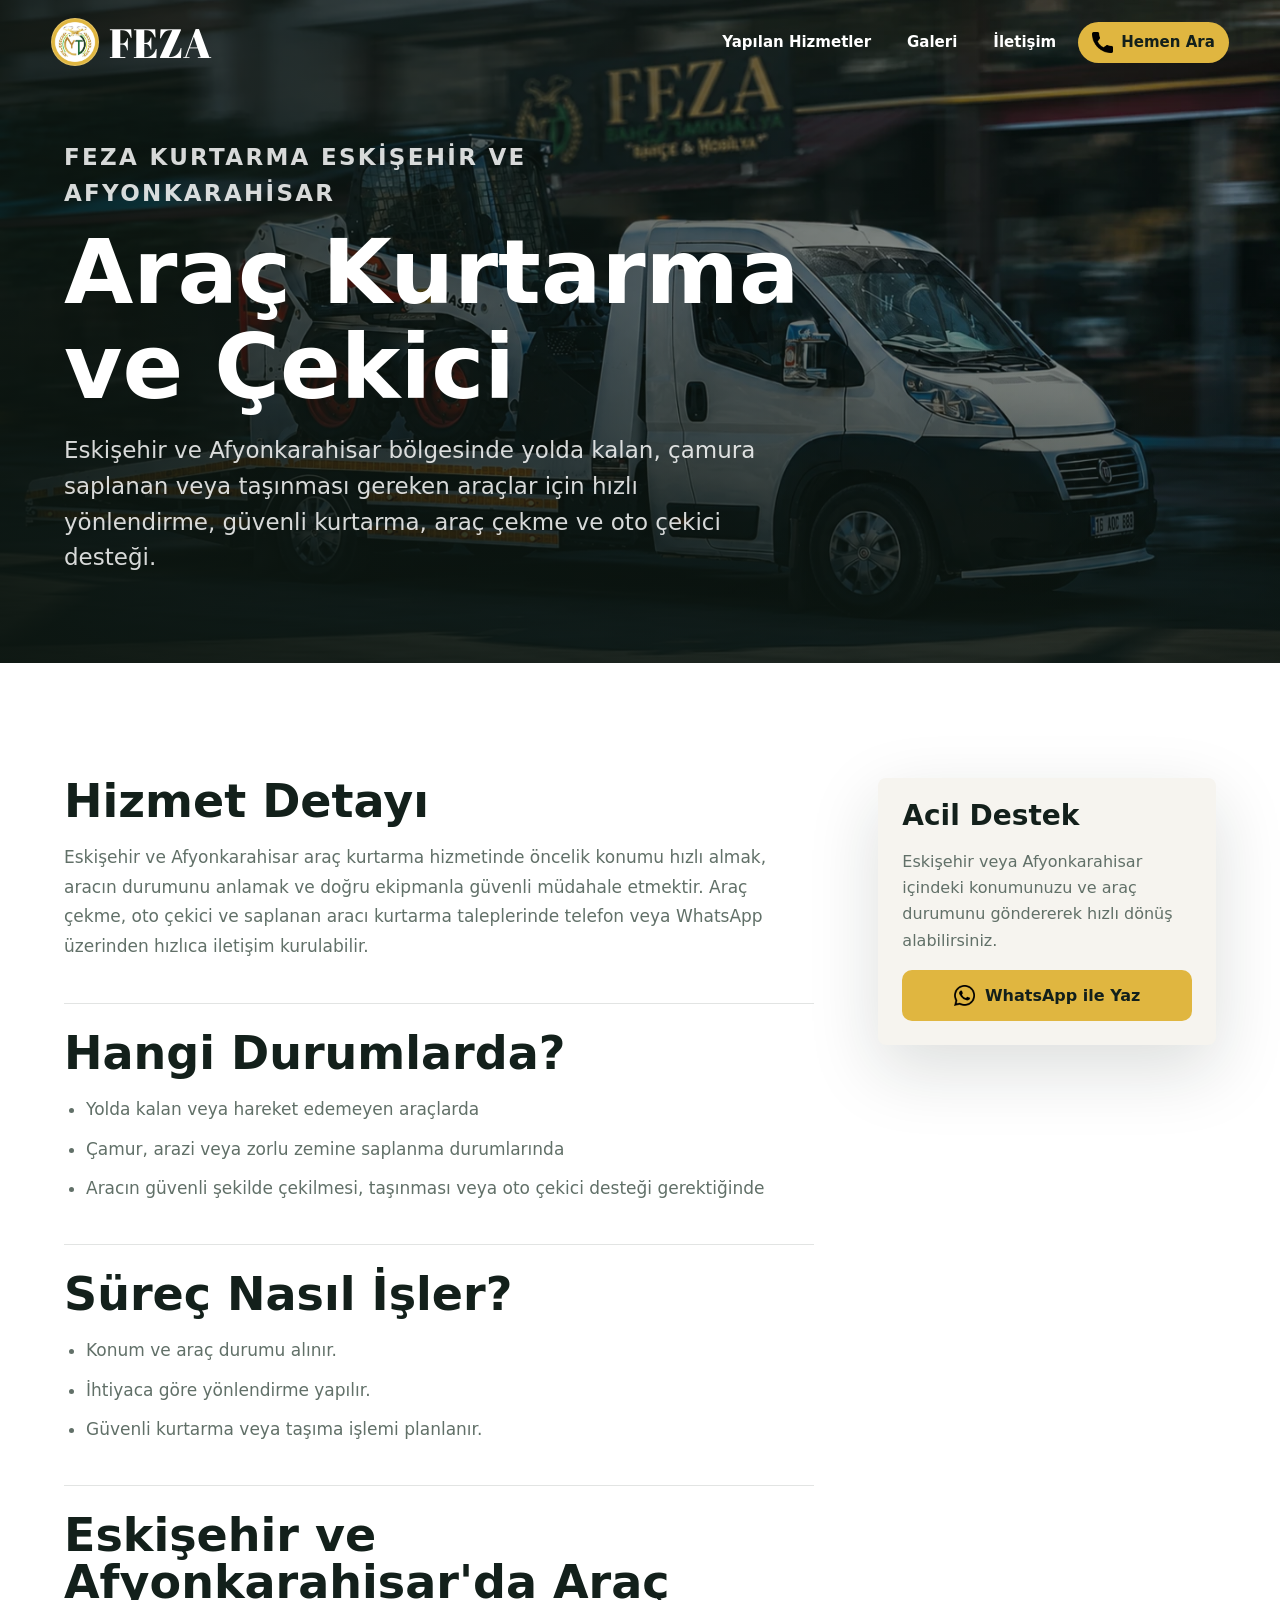
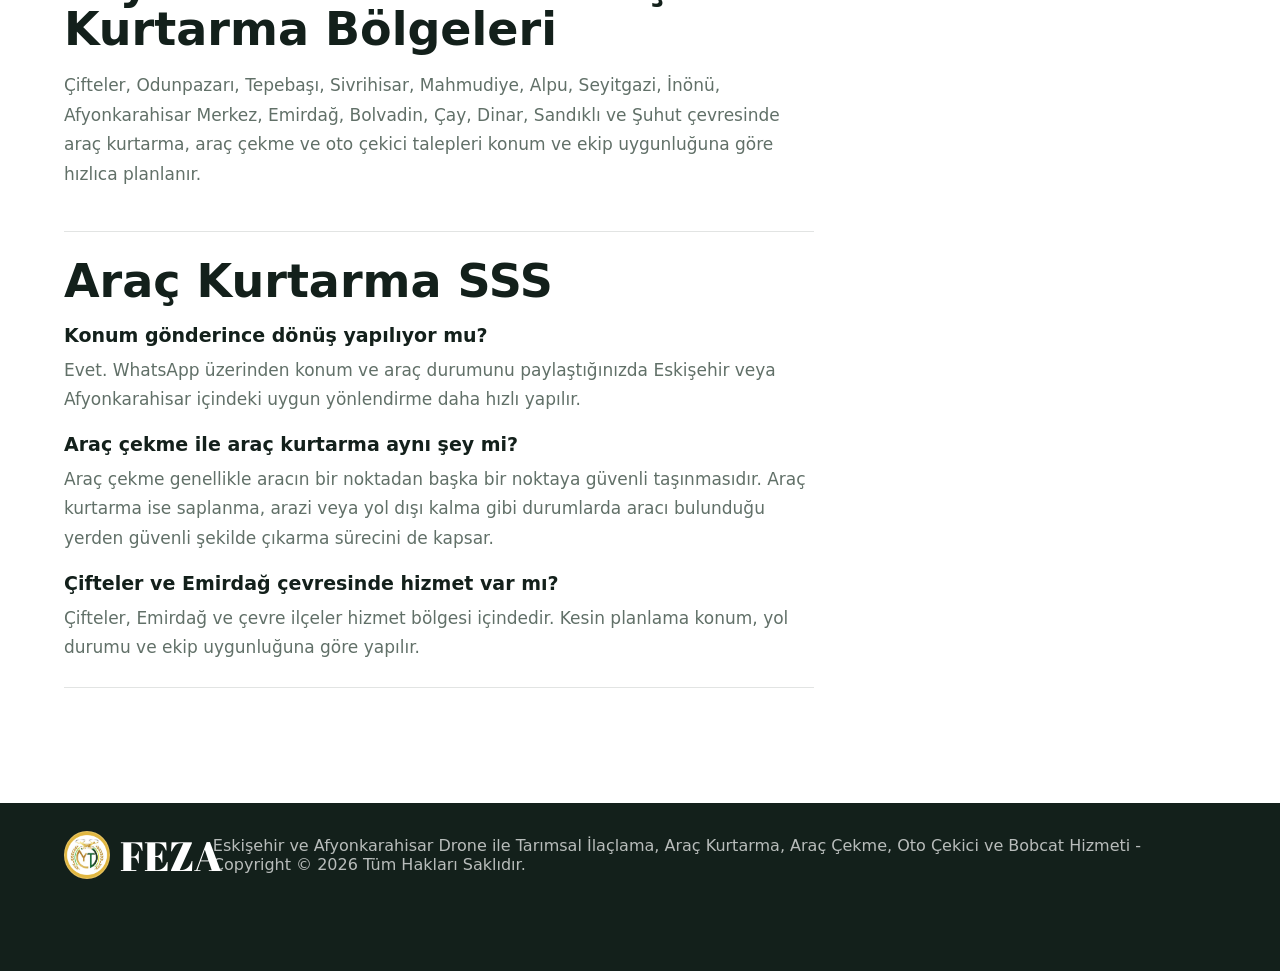
==== commit 09909229: "photo resized" ====
--- a/arac-kurtarma.html
+++ b/arac-kurtarma.html
@@ -11,7 +11,7 @@
   <meta property="og:title" content="Eskişehir ve Afyonkarahisar Araç Kurtarma ve Çekici | FEZA Kurtarma">
   <meta property="og:description" content="Eskişehir ve Afyonkarahisar bölgesinde yolda kalan, saplanan veya çekilmesi gereken araçlar için araç kurtarma, araç çekme ve oto çekici desteği.">
   <meta property="og:url" content="https://fezakurtarma.com/arac-kurtarma.html">
-  <meta property="og:image" content="https://fezakurtarma.com/assets/images/arac-kurtarma-servisi.jpg">
+  <meta property="og:image" content="https://fezakurtarma.com/assets/images/arac-kurtarma-servisi.webp">
   <meta name="twitter:card" content="summary_large_image">
   <link rel="preconnect" href="https://fonts.googleapis.com">
   <link rel="preconnect" href="https://fonts.gstatic.com" crossorigin>
@@ -76,7 +76,7 @@
 
   <main>
     <section class="detail-hero">
-      <img src="assets/images/arac-kurtarma-servisi.jpg" alt="Eskişehir araç kurtarma hizmeti" fetchpriority="high">
+      <img src="assets/images/arac-kurtarma-servisi.webp" alt="Eskişehir araç kurtarma hizmeti" fetchpriority="high">
       <div class="detail-hero-content">
         <p class="eyebrow">FEZA Kurtarma Eskişehir ve Afyonkarahisar</p>
         <h1>Araç Kurtarma ve Çekici</h1>
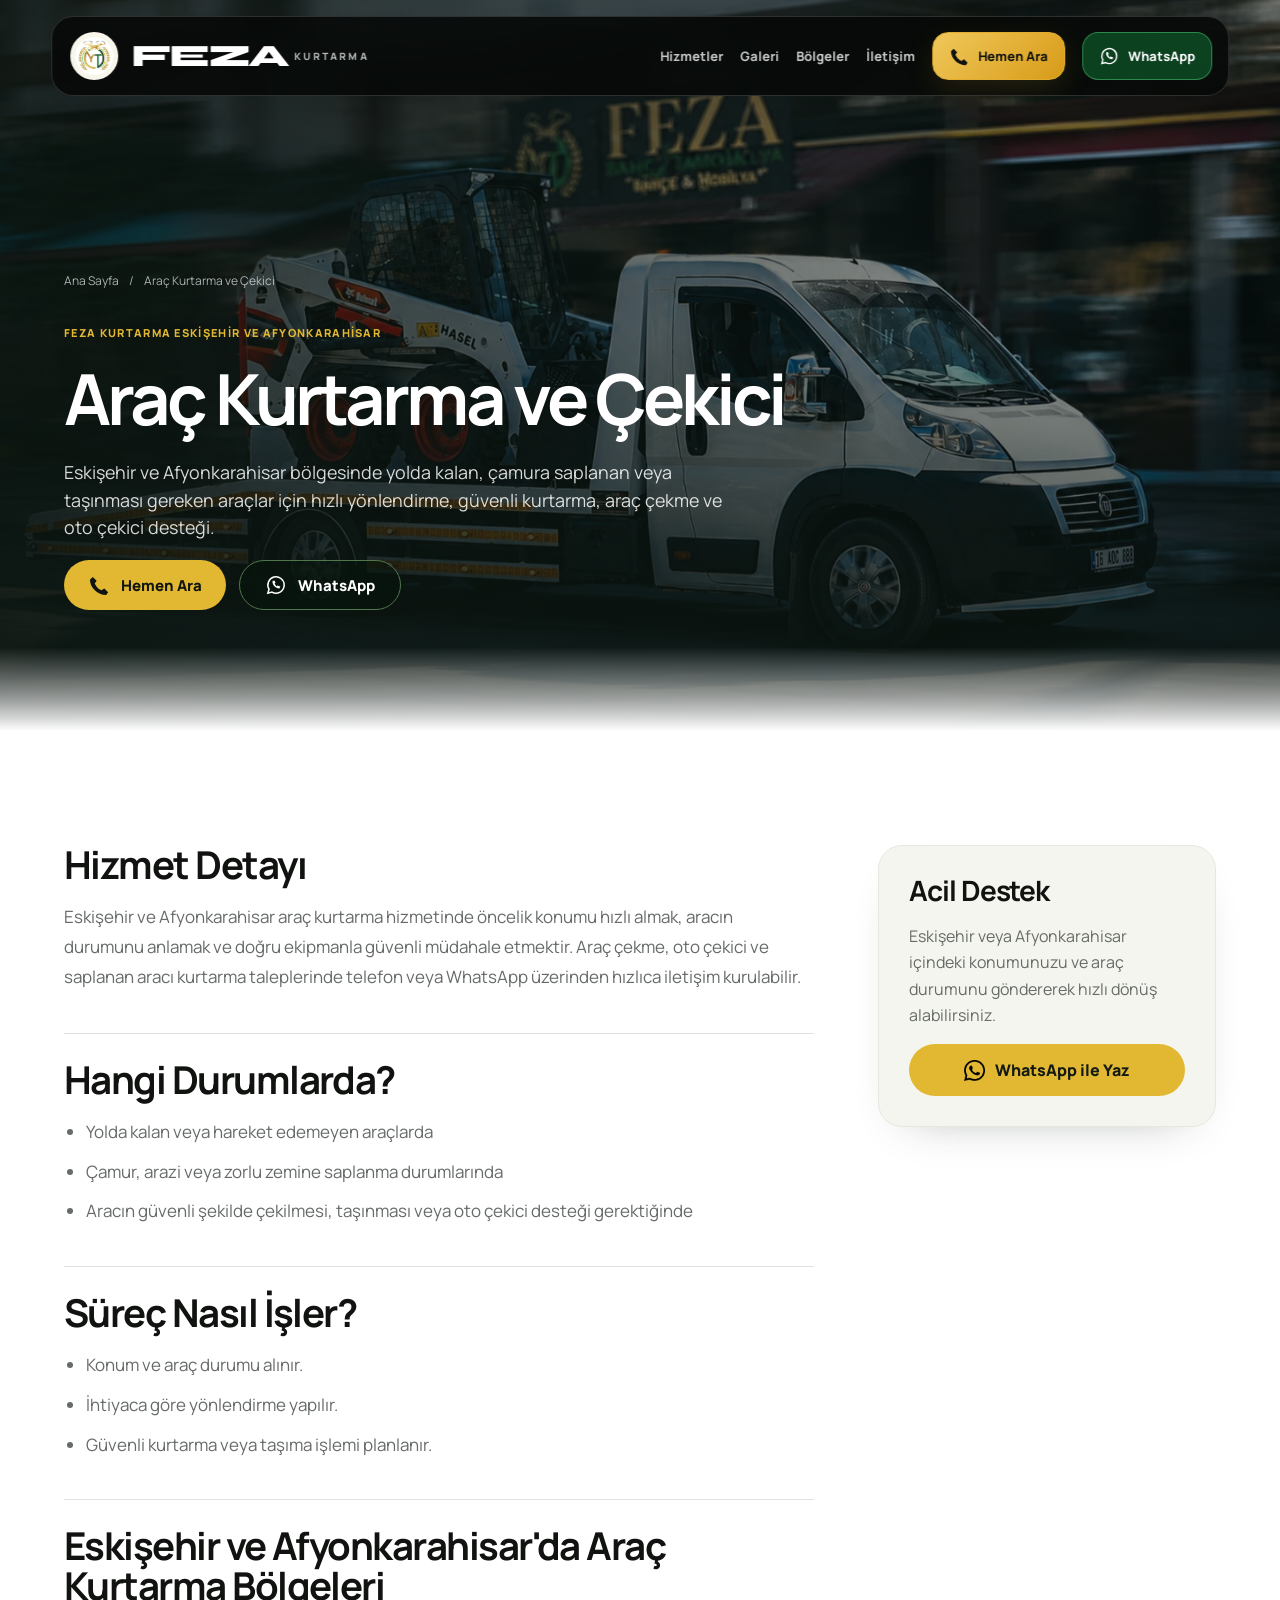
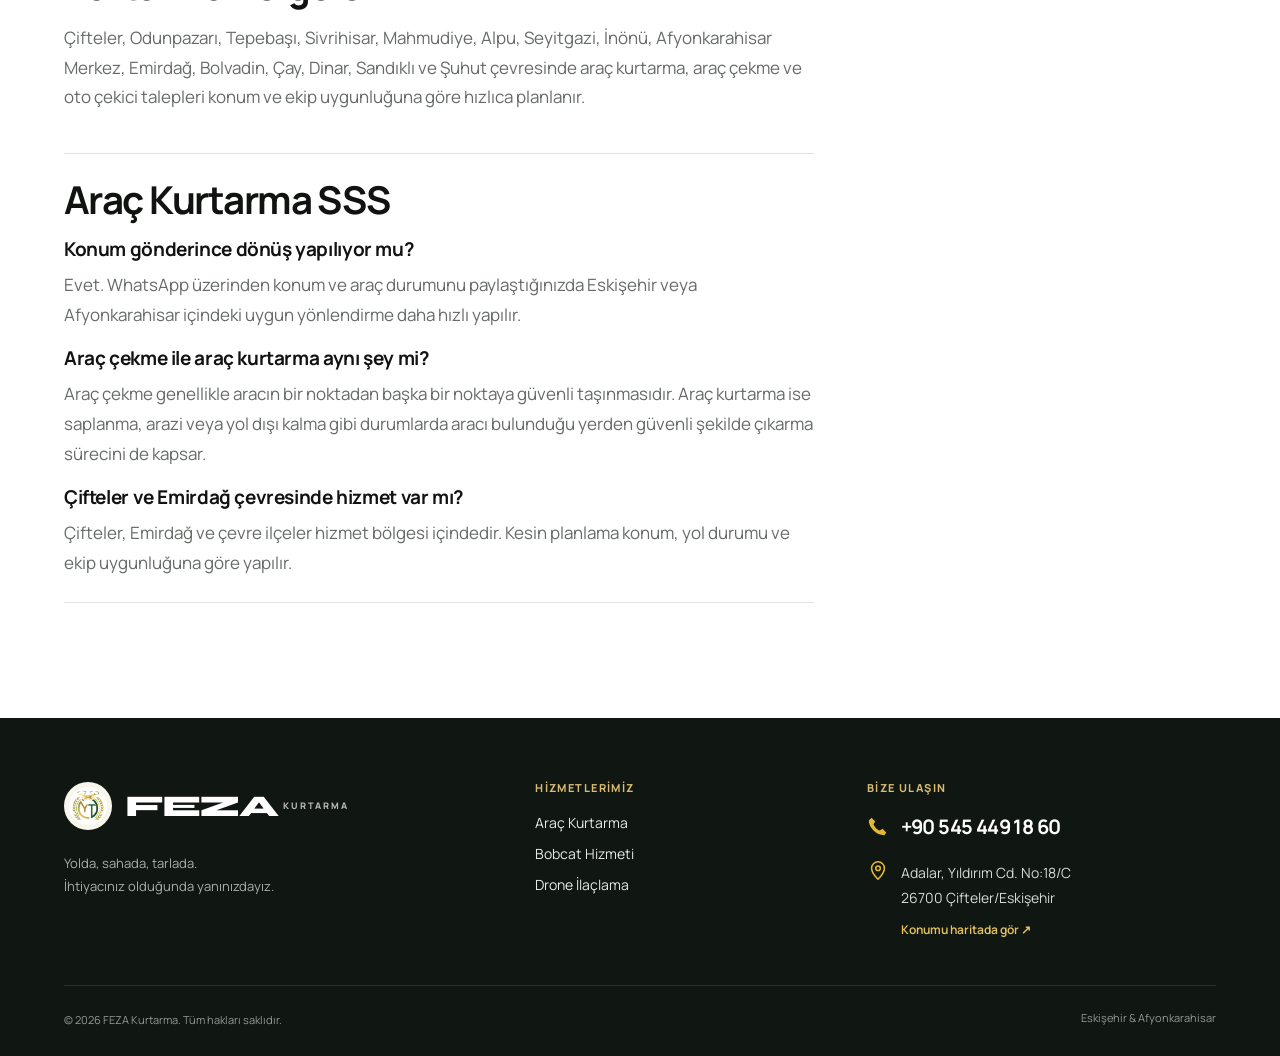
==== commit 6154a953: "Update site design, gallery, navigation and page animations" ====
--- a/arac-kurtarma.html
+++ b/arac-kurtarma.html
@@ -52,25 +52,36 @@
       ]
     }
   </script>
-  <link rel="icon" type="image/png" href="assets/logo.png">
-  <link rel="apple-touch-icon" href="assets/logo.png">
+  <link rel="icon" href="favicon.ico" sizes="any">
+  <link rel="icon" type="image/png" sizes="48x48" href="assets/favicon-48.png">
+  <link rel="icon" type="image/png" sizes="192x192" href="assets/favicon-192.png">
+  <link rel="apple-touch-icon" href="assets/favicon-192.png">
   <link rel="stylesheet" href="styles.css">
+  <link rel="stylesheet" href="reference-home.css">
+  <link rel="stylesheet" href="site-shared.css">
+  <script src="page-motion.js"></script>
 </head>
-<body class="detail-page">
-  <header class="site-header scrolled" id="top">
-    <a class="brand" href="index.html" aria-label="FEZA Kurtarma ana sayfa">
-      <img class="brand-logo" src="assets/logo.png" alt="FEZA Kurtarma logo">
-      <span>FEZA</span>
+<body class="reference-home detail-page">
+<svg class="ref-icon-definitions" xmlns="http://www.w3.org/2000/svg" width="0" height="0" aria-hidden="true" style="position:absolute;overflow:hidden">
+  <symbol id="ref-arrow" viewBox="0 0 32 24"><path d="M2 12h27M20 3l9 9-9 9" fill="none" stroke="currentColor" stroke-width="1.8" stroke-linecap="round" stroke-linejoin="round"/></symbol>
+  <symbol id="ref-location" viewBox="0 0 24 24"><path d="M19 9c0 5-7 12-7 12S5 14 5 9a7 7 0 1 1 14 0Z" fill="none" stroke="currentColor" stroke-width="1.7"/><circle cx="12" cy="9" r="2.5" fill="none" stroke="currentColor" stroke-width="1.7"/></symbol>
+  <symbol id="ref-phone" viewBox="0 0 24 24"><path d="m5 3 4 4-2 3c2 4 4 6 7 7l3-2 4 4-2 3C10 22 2 14 2 6Z" fill="currentColor"/></symbol>
+  <symbol id="ref-whatsapp" viewBox="0 0 24 24"><path d="M20 11.5a8.5 8.5 0 0 1-12.7 7.4L3 20l1.2-4.2A8.5 8.5 0 1 1 20 11.5Z" fill="none" stroke="currentColor" stroke-width="1.6"/><path d="M8 7c-1 4 3 8 7 8l1-2-3-1-1 1-2-3 1-1-1-2Z" fill="currentColor"/></symbol>
+</svg>
+  <header class="ref-header" id="top">
+    <a class="ref-brand" href="index.html" aria-label="FEZA Kurtarma ana sayfa">
+      <img class="ref-brand-logo" src="assets/logo.png" alt="" width="48" height="48">
+      <span><b>FEZA</b><em>KURTARMA</em></span>
     </a>
-    <button class="nav-toggle" type="button" aria-label="Menüyü aç" aria-expanded="false">
-      <span></span>
-      <span></span>
-    </button>
-    <nav class="site-nav" aria-label="Ana menü">
-      <a href="index.html#hizmetler">Yapılan Hizmetler</a>
+    <button class="ref-nav-toggle" type="button" aria-label="Menüyü aç" aria-expanded="false" aria-controls="referenceNav"><span></span><span></span></button>
+    <nav class="ref-nav" id="referenceNav" aria-label="Ana menü">
+      <a href="index.html#hizmetler">Hizmetler</a>
       <a href="index.html#galeri">Galeri</a>
+      <a href="index.html#hizmet-bolgesi">Bölgeler</a>
       <a href="index.html#iletisim">İletişim</a>
-      <a class="nav-call" href="tel:+905454491860"><img class="button-icon" src="assets/icons/phone-dark.png" alt="">Hemen Ara</a>
+      <a class="ref-location" href="index.html#hizmet-bolgesi"><svg><use href="#ref-location"/></svg>Eskişehir • Afyonkarahisar</a>
+      <a class="ref-pill ref-call" href="tel:+905454491860"><svg><use href="#ref-phone"/></svg>Hemen Ara</a>
+      <a class="ref-pill ref-whatsapp" href="https://wa.me/905454491860" target="_blank" rel="noopener"><svg><use href="#ref-whatsapp"/></svg>WhatsApp</a>
     </nav>
   </header>
 
@@ -78,9 +89,11 @@
     <section class="detail-hero">
       <img src="assets/images/arac-kurtarma-servisi.webp" alt="Eskişehir araç kurtarma hizmeti" fetchpriority="high">
       <div class="detail-hero-content">
+        <nav class="detail-breadcrumb" aria-label="Sayfa yolu"><a href="index.html">Ana Sayfa</a><span aria-hidden="true">/</span><span aria-current="page">Araç Kurtarma ve Çekici</span></nav>
         <p class="eyebrow">FEZA Kurtarma Eskişehir ve Afyonkarahisar</p>
         <h1>Araç Kurtarma ve Çekici</h1>
         <p>Eskişehir ve Afyonkarahisar bölgesinde yolda kalan, çamura saplanan veya taşınması gereken araçlar için hızlı yönlendirme, güvenli kurtarma, araç çekme ve oto çekici desteği.</p>
+        <div class="home-hero-actions"><a class="home-hero-button home-hero-button--call" href="tel:+905454491860"><svg aria-hidden="true"><use href="#ref-phone"/></svg>Hemen Ara</a><a class="home-hero-button home-hero-button--whatsapp" href="https://wa.me/905454491860" target="_blank" rel="noopener"><svg aria-hidden="true"><use href="#ref-whatsapp"/></svg>WhatsApp</a></div>
       </div>
     </section>
 
@@ -131,12 +144,13 @@
     </section>
   </main>
 
-  <footer class="site-footer">
-    <a class="brand" href="index.html">
-      <img class="brand-logo" src="assets/logo.png" alt="FEZA Kurtarma logo">
-      <span>FEZA</span>
-    </a>
-    <p>Eskişehir ve Afyonkarahisar Drone ile Tarımsal İlaçlama, Araç Kurtarma, Araç Çekme, Oto Çekici ve Bobcat Hizmeti - Copyright © 2026 Tüm Hakları Saklıdır.</p>
+  <footer class="site-footer" id="site-footer">
+    <div class="footer-layout">
+      <div class="footer-brand-block"><a class="ref-brand" href="index.html" aria-label="FEZA Kurtarma ana sayfa"><img class="ref-brand-logo" src="assets/logo.png" alt="" width="48" height="48"><span><b>FEZA</b><em>KURTARMA</em></span></a><p>Yolda, sahada, tarlada.<br>İhtiyacınız olduğunda yanınızdayız.</p></div>
+      <nav class="footer-services" aria-label="Footer hizmetler"><h2>Hizmetlerimiz</h2><a href="arac-kurtarma.html">Araç Kurtarma</a><a href="bobcat-hizmeti.html">Bobcat Hizmeti</a><a href="drone-ile-tarimsal-ilaclama.html">Drone İlaçlama</a></nav>
+      <div class="footer-contact"><h2>Bize ulaşın</h2><a class="footer-phone" href="tel:+905454491860"><svg aria-hidden="true"><use href="#ref-phone"/></svg>+90 545 449 18 60</a><address><a class="footer-address" href="https://www.google.com/maps/place//data=!4m2!3m1!1s0x14ce792b303f6dfb:0x8b465dcba9c3071a?sa=X&amp;ved=1t:8290&amp;ictx=111" target="_blank" rel="noopener noreferrer"><svg aria-hidden="true"><use href="#ref-location"/></svg><span>Adalar, Yıldırım Cd. No:18/C<br>26700 Çifteler/Eskişehir<small>Konumu haritada gör ↗</small></span></a></address></div>
+    </div>
+    <div class="footer-bottom"><p>© 2026 FEZA Kurtarma. Tüm hakları saklıdır.</p><span>Eskişehir &amp; Afyonkarahisar</span></div>
   </footer>
 
   <div class="mobile-actions" aria-label="Hızlı iletişim">
--- a/styles.css
+++ b/styles.css
@@ -1,16 +1,16 @@
-@import url("https://fonts.googleapis.com/css2?family=Abril+Fatface&display=swap");
+@import url("https://fonts.googleapis.com/css2?family=Manrope:wght@400;500;600;700;800&family=Syne:wght@600;700;800&display=swap");
 
 :root {
-  --ink: #13201b;
-  --muted: #617068;
-  --paper: #f6f4ef;
+  --ink: #111311;
+  --muted: #666b67;
+  --paper: #f3f1eb;
   --surface: #ffffff;
-  --field: #315a3d;
-  --field-dark: #173626;
-  --signal: #e0b640;
-  --clay: #b25b3f;
-  --line: rgba(19, 32, 27, 0.12);
-  --shadow: 0 24px 70px rgba(18, 31, 26, 0.15);
+  --field: #24683f;
+  --field-dark: #111813;
+  --signal: #e2ad2e;
+  --clay: #b75536;
+  --line: rgba(17, 19, 17, 0.12);
+  --shadow: 0 30px 90px rgba(10, 16, 12, 0.16);
 }
 
 * {
@@ -23,7 +23,7 @@
 
 body {
   margin: 0;
-  font-family: Inter, ui-sans-serif, system-ui, -apple-system, BlinkMacSystemFont, "Segoe UI", sans-serif;
+  font-family: "Manrope", ui-sans-serif, system-ui, -apple-system, BlinkMacSystemFont, "Segoe UI", sans-serif;
   color: var(--ink);
   background: var(--paper);
 }
@@ -68,7 +68,7 @@
 }
 
 .brand > span {
-  font-family: "Abril Fatface", Georgia, serif;
+  font-family: "Syne", sans-serif;
   font-size: clamp(41px, 2.2vw, 30px);
   font-weight: 400;
   line-height: 1;
--- a/reference-home.css
+++ b/reference-home.css
@@ -0,0 +1,258 @@
+/* Approved homepage: original hero, enlarged header, soft white transition. */
+.reference-home {
+  --ref-gold: #e2b833;
+  background: #fff;
+  overflow-x: clip;
+  font-family: "Manrope", Arial, sans-serif;
+}
+.reference-home h1,
+.reference-home h2,
+.reference-home h3 { font-family: "Manrope", Arial, sans-serif; }
+.reference-home a:focus-visible,
+.reference-home button:focus-visible { outline: 3px solid #e9c476; outline-offset: 5px; }
+
+.ref-header {
+  position: fixed;
+  z-index: 30;
+  top: 16px;
+  left: 50%;
+  display: flex;
+  align-items: center;
+  justify-content: space-between;
+  gap: 24px;
+  width: min(1440px, 92%);
+  height: 80px;
+  padding: 12px 16px 12px 18px;
+  border: 1px solid rgba(255,255,255,.15);
+  border-radius: 22px;
+  background: rgba(6,8,7,.88);
+  box-shadow: 0 20px 65px rgba(0,0,0,.16);
+  color: #fff;
+  transform: translateX(-50%);
+  backdrop-filter: blur(24px) saturate(1.3);
+  -webkit-backdrop-filter: blur(24px) saturate(1.3);
+}
+.ref-header.scrolled { top: 10px; background: rgba(6,8,7,.95); }
+.ref-brand { display: inline-flex; flex-shrink: 0; align-items: center; gap: 13px; }
+.ref-brand-logo { width: 48px; height: 48px; padding: 2px; border: 1px solid #ffffff3d; border-radius: 50%; background: #f8f5ea; object-fit: contain; }
+.ref-brand > span { display: flex; align-items: center; gap: 30px; white-space: nowrap; }
+.ref-brand b { font-family: "Syne", sans-serif; font-size: 34px; font-weight: 800; line-height: 1; letter-spacing: -.055em; transform: scaleX(1.15); transform-origin: left center; }
+.ref-brand em { color: #ffffffb3; font-size: 11px; font-weight: 800; font-style: normal; letter-spacing: .22em; }
+.ref-nav { display: flex; align-items: center; justify-content: flex-end; gap: 21px; margin-left: auto; font-size: 13px; font-weight: 750; }
+.ref-nav > a { white-space: nowrap; }
+.ref-nav > a:not(.ref-pill) { color: #ffffffc4; }
+.ref-nav > a:not(.ref-pill):hover { color: #fff; }
+.ref-location { display: inline-flex; align-items: center; gap: 7px; padding-left: 20px; border-left: 1px solid #ffffff29; font-size: 12px; }
+.ref-location svg { width: 17px; height: 20px; color: #e2ad2e; }
+.ref-nav .ref-pill { display: inline-flex; align-items: center; justify-content: center; gap: 8px; min-height: 48px; padding: 11px 16px; border: 1px solid transparent; border-radius: 16px; font-size: 13px; color: #fff; }
+.ref-pill svg { width: 21px; height: 21px; flex-shrink: 0; }
+.ref-nav .ref-call { border-color: #e2ad2e; background: linear-gradient(135deg,#f0c85b,#d89b18); color: #10130f; box-shadow: 0 10px 28px #e2ad2e20; }
+.ref-nav .ref-whatsapp { border-color: #50d77c7a; background: #126f368c; }
+.ref-nav .ref-call:hover { background: #f3c956; }
+.ref-nav .ref-whatsapp:hover { background: #176a37; }
+.ref-nav-toggle { display: none; }
+
+.ref-hero {
+  position: relative;
+  isolation: isolate;
+  min-height: clamp(760px, 57.5vw, 1080px);
+  padding: clamp(146px, 10.5vw, 182px) 0 128px;
+  overflow: hidden;
+  background: #263125;
+  color: #fff;
+}
+.ref-scene { position: absolute; z-index: -3; inset: 0; }
+.ref-scene picture,
+.ref-scene img { display: block; width: 100%; height: 100%; }
+.ref-scene img { object-fit: cover; object-position: center; }
+.ref-scene-shade {
+  position: absolute;
+  z-index: -2;
+  inset: 0;
+  pointer-events: none;
+  background:
+    linear-gradient(90deg,rgba(5,16,10,.8),rgba(5,16,10,.55) 31%,rgba(5,16,10,.08) 66%,rgba(5,16,10,.04)),
+    linear-gradient(180deg,rgba(5,16,10,.12),transparent 44%,rgba(5,16,10,.3));
+}
+.ref-hero::after {
+  content: "";
+  position: absolute;
+  z-index: 1;
+  right: 0;
+  bottom: -1px;
+  left: 0;
+  height: 138px;
+  background: linear-gradient(to bottom,rgba(255,255,255,0),rgba(255,255,255,.13) 24%,rgba(255,255,255,.68) 67%,#fff 99%);
+  pointer-events: none;
+}
+.home-hero-layout { position: relative; z-index: 2; width: min(1380px,89%); margin: 0 auto; }
+.home-hero-copy { max-width: 660px; }
+.home-hero-eyebrow { margin: 0 0 20px; color: var(--ref-gold); font-size: 13px; font-weight: 850; line-height: 1.4; letter-spacing: .075em; text-transform: uppercase; }
+.home-hero-eyebrow::after { content: ""; display: block; width: 78px; height: 2px; margin-top: 20px; background: var(--ref-gold); }
+.home-hero-copy h1 { margin: 0 0 18px; color: #fff; font-size: clamp(46px,4vw,66px); font-weight: 800; line-height: 1.04; letter-spacing: -.025em; }
+.home-hero-copy h1 > span { display: block; }
+.home-hero-copy .home-hero-highlight { color: var(--ref-gold); }
+.home-hero-description { margin: 0 0 22px; color: rgba(255,255,255,.88); font-size: clamp(14px,1.08vw,17px); font-weight: 500; line-height: 1.65; }
+.home-hero-actions { display: flex; align-items: center; flex-wrap: wrap; gap: 13px; }
+.home-hero-button { display: inline-flex; align-items: center; justify-content: center; gap: 10px; min-width: 162px; min-height: 50px; padding: 12px 20px; border: 1px solid transparent; border-radius: 999px; font-size: 15px; font-weight: 850; }
+.home-hero-button svg { width: 23px; height: 23px; flex-shrink: 0; }
+.home-hero-button--call { color: #10150e; background: var(--ref-gold); }
+.home-hero-button--call:hover { background: #edc747; }
+.ref-hero .home-hero-button--call { position: relative; isolation: isolate; box-shadow: 0 7px 24px #e2b83325; transition: background .2s, box-shadow .2s; }
+.ref-hero .home-hero-button--call:hover { box-shadow: 0 8px 30px #e2b83350; }
+@keyframes call-signal {
+  0% { opacity: 0; transform: scale(1); }
+  12% { opacity: .6; }
+  55%, 100% { opacity: 0; transform: scale(1.15,1.38); }
+}
+@keyframes call-ring {
+  0%, 20%, 100% { transform: rotate(0); }
+  2%, 6%, 10% { transform: rotate(-12deg); }
+  4%, 8%, 12% { transform: rotate(12deg); }
+  15% { transform: rotate(-5deg); }
+  18% { transform: rotate(3deg); }
+}
+@media (prefers-reduced-motion: no-preference) {
+  .ref-hero .home-hero-button--call::before { content: ""; position: absolute; inset: -1px; border: 1px solid #edc747; border-radius: inherit; pointer-events: none; opacity: 0; animation: call-signal 3.4s 1s ease-out infinite; }
+  .ref-hero .home-hero-button--call > svg { transform-origin: center; animation: call-ring 4.2s 1.1s ease-in-out infinite; }
+}
+.home-hero-button--whatsapp { border-color: #52774e; color: #fff; background: rgba(7,20,12,.56); }
+.home-hero-button--whatsapp:hover { border-color: #70b56b; background: rgba(19,66,33,.75); }
+.home-hero-service-link { display: inline-flex; align-items: center; gap: 13px; margin-top: 18px; padding: 8px 0 10px; border-bottom: 1px solid rgba(226,184,51,.8); color: #fff; font-size: 16px; font-weight: 850; }
+.home-hero-service-link svg { width: 28px; height: 21px; color: var(--ref-gold); }
+.home-hero-stats { display: grid; grid-template-columns: repeat(3,minmax(0,1fr)); width: min(620px,100%); margin-top: 40px; border: 1px solid rgba(255,255,255,.16); background: rgba(11,22,13,.68); }
+.home-hero-stat { display: flex; align-items: center; gap: 14px; min-height: 84px; padding: 14px; }
+.home-hero-stat + .home-hero-stat { border-left: 1px solid rgba(255,255,255,.12); }
+.home-hero-stat-icon { display: grid; flex-shrink: 0; place-items: center; width: 44px; height: 44px; border-radius: 50%; background: #385e40; }
+.home-hero-stat-icon img { width: 24px; height: 24px; object-fit: contain; }
+.home-hero-stat strong { display: block; margin-bottom: 7px; color: #fff; font-size: 17px; font-weight: 850; line-height: 1.15; }
+.home-hero-stat div > span { display: block; color: rgba(255,255,255,.7); font-size: 12px; line-height: 1.3; }
+
+.ref-services { position:relative; padding:32px 4.05% 70px; background:#fff; scroll-margin-top:100px; }
+.ref-service-grid { display:grid; grid-template-columns:repeat(3,minmax(0,1fr)); gap:16px; max-width:1570px; margin:auto; }
+.ref-service-card { display:block; overflow:hidden; border:1px solid #e4e2dc; border-radius:24px; background:#fff; box-shadow:0 18px 48px #15201b0a; transition:box-shadow .25s,transform .25s; }
+.ref-service-card:hover { transform:translateY(-6px); box-shadow:0 23px 50px #15201b1c; }
+.ref-card-photo { position:relative; height:clamp(220px,19vw,360px); overflow:hidden; background:#c4c6bb; }
+.ref-card-photo img { display:block; width:100%; height:100%; object-fit:cover; object-position:center; transition:filter .3s; }
+.ref-card-content { padding:25px 27px 24px; }
+.ref-card-index { color:#9e792f; font-size:9px; font-weight:850; letter-spacing:.12em; }
+.ref-card-content h2 { margin:12px 0 13px; color:#20251f; font-size:clamp(25px,2.1vw,35px); font-weight:750; letter-spacing:-.045em; line-height:1.1; }
+.ref-card-content p { min-height:70px; margin-bottom:19px; color:#6a6d67; font-size:13px; line-height:1.7; }
+.ref-card-link { display:flex; justify-content:space-between; align-items:center; border-top:1px solid #e7e6de; padding-top:17px; color:#2c302b; font-size:12px; font-weight:800; }
+.ref-card-link svg { width:26px; height:21px; color:#a27b2f; }
+.ref-service-note { display:flex; align-items:center; justify-content:space-between; gap:25px; max-width:1570px; margin:38px auto 0; font-size:12px; }
+.ref-service-note > span { display:inline-flex; align-items:center; gap:8px; white-space:nowrap; font-weight:800; }
+.ref-service-note i { width:7px; height:7px; border-radius:50%; background:#00a85c; box-shadow:0 0 0 4px #00a85c15; }
+.ref-service-note p { margin:0; color:#7c8078; }
+.ref-service-note a { white-space:nowrap; font-weight:800; }
+.ref-service-note a span { margin-left:10px; color:#ac843c; }
+.reference-home .districts { padding:80px max(4.05%,calc((100vw - 1570px)/2)); background:radial-gradient(ellipse at 82% 50%,#26372c,#131b16 65%); color:#fff; }
+.reference-home .districts h2 { max-width:850px; font-size:clamp(32px,3.5vw,58px); letter-spacing:-.045em; }
+.reference-home .districts-copy { color:#ffffff9e; }
+.reference-home .district-chip { border-color:#ffffff2b; background:#ffffff0a; color:#e3e8e0; }
+.reference-home .faq { background:#f8f7f3; }
+.reference-home .faq h2,.reference-home .gallery h2 { letter-spacing:-.045em; font-size:clamp(32px,3.5vw,58px); }
+.reference-home .faq-item { background:#fff; border-color:#e7e3d9; box-shadow:none; }
+.reference-home .faq-item h3 { letter-spacing:-.025em; font-size:21px; }
+.reference-home .cta-band { background:linear-gradient(120deg,#26352a,#101914); }
+.reference-home .cta-band h2 { max-width:1050px; font-size:clamp(29px,3.3vw,48px); letter-spacing:-.045em; }
+.reference-home .gallery { background:#fff; }
+.reference-home .contact { background:#f4f2eb; }
+.reference-home .contact-card { border-radius:28px; }
+.reference-home .contact h2 { letter-spacing:-.045em; }
+.reference-home .site-footer { background:#101612; }
+.reference-home .mobile-actions { display:none; }
+
+@media (max-width: 1320px) {
+  .ref-nav { gap: 17px; }
+  .ref-nav .ref-location { display: none; }
+  .ref-brand > span { gap: 27px; }
+  .ref-brand b { font-size: 31px; }
+  .ref-brand em { font-size: 10px; }
+  .ref-hero { padding-top: 142px; }
+  .home-hero-layout { width: 89%; }
+  .home-hero-copy h1 { font-size: 50px; }
+}
+@media (max-width: 1000px) {
+  .ref-nav { gap: 15px; }
+  .ref-nav .ref-whatsapp { display: none; }
+}
+@media (max-width: 900px) {
+  .ref-header { top: 10px; left: 10px; width: calc(100% - 20px); height: 68px; padding: 8px 12px; border-radius: 18px; transform: none; }
+  .ref-brand-logo { width: 44px; height: 44px; }
+  .ref-brand b { font-size: 31px; }
+  .ref-brand em { display: none; }
+  .ref-nav-toggle { display: grid; align-content: center; gap: 5px; width: 42px; height: 42px; padding: 11px; border: 1px solid #ffffff4a; border-radius: 13px; background: #ffffff0c; color: #fff; cursor: pointer; }
+  .ref-nav-toggle span { display: block; width: 100%; height: 1px; background: currentColor; transition: transform .22s ease; }
+  .ref-nav-toggle[aria-expanded="true"] span:first-child { transform: translateY(3px) rotate(45deg); }
+  .ref-nav-toggle[aria-expanded="true"] span:last-child { transform: translateY(-3px) rotate(-45deg); }
+  .ref-nav { position: absolute; top: calc(100% + 10px); right: 0; left: 0; display: grid; grid-template-columns: minmax(0,1fr); align-items: stretch; justify-content: stretch; justify-items: stretch; gap: 7px; max-height: calc(100dvh - 100px); overflow-y: auto; overscroll-behavior: contain; margin: 0; padding: 16px; border: 1px solid #ffffff42; border-radius: 22px; background: #0b110f; box-shadow: 0 20px 50px #0005; font-size: 14px; opacity: 0; visibility: hidden; pointer-events: none; transform: translateY(-10px); transition: opacity .22s ease, transform .26s cubic-bezier(.22,.7,.25,1), visibility 0s linear .26s; }
+  .ref-nav.open { opacity: 1; visibility: visible; pointer-events: auto; transform: translateY(0); transition-delay: 0s; }
+  .ref-nav > a { opacity: 0; transform: translateY(6px); transition: opacity .18s ease, transform .22s ease; }
+  .ref-nav.open > a { opacity: 1; transform: translateY(0); transition-delay: calc(var(--menu-order,0) * .03s); }
+  .ref-nav > a:nth-child(1) { --menu-order: 1; }
+  .ref-nav > a:nth-child(2) { --menu-order: 2; }
+  .ref-nav > a:nth-child(3) { --menu-order: 3; }
+  .ref-nav > a:nth-child(4) { --menu-order: 4; }
+  .ref-nav > a:nth-child(6) { --menu-order: 5; }
+  .ref-nav > a:nth-child(7) { --menu-order: 6; }
+  .ref-nav > a:not(.ref-pill) { padding: 12px 10px; border-radius: 10px; text-align: left; }
+  .ref-nav > a:not(.ref-pill):hover { background: #ffffff0c; }
+  .ref-nav .ref-pill { display: flex; width: 100%; justify-content: center; }
+  .ref-nav .ref-location { display: none; }
+  .ref-hero { min-height: 780px; padding-top: 128px; padding-bottom: 125px; }
+  .ref-scene img { object-position: 60% center; }
+  .ref-scene-shade { background: linear-gradient(90deg,rgba(5,16,10,.85),rgba(5,16,10,.52) 46%,rgba(5,16,10,.06)),linear-gradient(180deg,transparent 50%,rgba(5,16,10,.35)); }
+  .home-hero-copy { max-width: 590px; }
+  .home-hero-copy h1 { font-size: 49px; }
+  .home-hero-description { font-size: 14px; }
+  .home-hero-stats { margin-top: 34px; }
+  .ref-service-grid { gap: 12px; }
+  .ref-services { padding: 20px 3% 45px; }
+  .ref-service-card { border-radius: 19px; }
+  .ref-card-photo { height: 185px; }
+  .ref-card-content { padding: 19px 16px; }
+  .ref-card-index { font-size: 8px; }
+  .ref-card-content h2 { font-size: 24px; }
+  .ref-card-content p { min-height: 100px; font-size: 12px; }
+  .ref-service-note { flex-wrap: wrap; gap: 14px; }
+}
+@media (max-width: 600px) {
+  .ref-header { height: 64px; }
+  .ref-brand-logo { width: 40px; height: 40px; }
+  .ref-brand b { font-size: 29px; }
+  .ref-hero { min-height: 900px; padding-top: 116px; padding-bottom: 245px; }
+  .ref-scene img { object-position: 60% center; }
+  .ref-scene-shade { background: linear-gradient(180deg,rgba(5,16,10,.2),rgba(5,16,10,.65) 25%,rgba(5,16,10,.75) 47%,rgba(5,16,10,.1) 80%),linear-gradient(90deg,rgba(5,16,10,.45),transparent); }
+  .ref-hero::after { height: 110px; }
+  .home-hero-layout { width: calc(100% - 40px); }
+  .home-hero-eyebrow { margin-bottom: 20px; font-size: 10px; letter-spacing: .09em; }
+  .home-hero-eyebrow::after { width: 65px; margin-top: 16px; }
+  .home-hero-copy h1 { font-size: clamp(34px,9.7vw,49px); line-height: 1.07; margin-bottom: 18px; }
+  .home-hero-description { max-width: 420px; font-size: 13px; line-height: 1.65; }
+  .home-hero-description br { display: none; }
+  .home-hero-actions { gap: 10px; }
+  .home-hero-button { min-width: 0; min-height: 48px; padding: 11px 16px; font-size: 13px; }
+  .home-hero-button svg { width: 21px; height: 21px; }
+  .home-hero-service-link { margin-top: 16px; font-size: 14px; }
+  .home-hero-stats { margin-top: 30px; }
+  .home-hero-stat { flex-direction: column; align-items: flex-start; gap: 9px; min-height: 132px; padding: 13px 10px; }
+  .home-hero-stat-icon { width: 34px; height: 34px; }
+  .home-hero-stat-icon img { width: 20px; height: 20px; }
+  .home-hero-stat strong { margin-bottom: 6px; font-size: clamp(11px,3.3vw,13px); }
+  .home-hero-stat div > span { font-size: 10px; }
+  .ref-services { padding: 18px 4% 40px; scroll-margin-top: 85px; }
+  .ref-service-grid { grid-template-columns: 1fr; gap: 20px; }
+  .ref-card-photo { height: 230px; }
+  .ref-card-content { padding: 24px; }
+  .ref-card-index { font-size: 9px; }
+  .ref-card-content h2 { font-size: 30px; }
+  .ref-card-content p { min-height: 0; font-size: 13px; }
+  .ref-service-note { display: grid; gap: 18px; margin-top: 28px; font-size: 12px; }
+  .reference-home .districts { padding: 55px 6%; }
+}
+@media (prefers-reduced-motion: reduce) {
+  html { scroll-behavior: auto; }
+  .ref-service-card { transform: none !important; transition: none !important; }
+  .ref-nav, .ref-nav > a, .ref-nav-toggle span { transition: none !important; }
+}
--- a/site-shared.css
+++ b/site-shared.css
@@ -0,0 +1,123 @@
+/* Shared identity and footer across the homepage and service pages. */
+body.reference-home { padding-bottom: 0; }
+.site-footer { display: block; padding: 64px max(5%, calc((100% - 1180px) / 2)) 26px; background: #101612; color: #fff; }
+.footer-layout { display: grid; grid-template-columns: 1.2fr .8fr 1fr; gap: 52px; padding-bottom: 44px; }
+.footer-brand-block .ref-brand { margin-bottom: 22px; }
+.site-footer .ref-brand b { font-size: 30px; }
+.site-footer .ref-brand em { font-size: 9px; }
+.site-footer .ref-brand > span { gap: 26px; }
+.site-footer p { color: #a8b0aa; font-size: 13px; line-height: 1.8; }
+.site-footer h2 { margin: 0 0 20px; color: #d8bb70; font-size: 11px; font-weight: 750; letter-spacing: .13em; text-transform: uppercase; }
+.footer-services { display: flex; align-items: flex-start; flex-direction: column; gap: 12px; }
+.footer-services h2 { margin-bottom: 8px; }
+.footer-services a { color: #e6eae6; font-size: 14px; }
+.footer-contact svg { width: 22px; height: 22px; flex-shrink: 0; color: #e2b833; }
+.footer-phone, .footer-address { display: flex; align-items: flex-start; gap: 12px; }
+.footer-phone { align-items: center; margin-bottom: 20px; font-size: 20px; font-weight: 700; letter-spacing: -.03em; }
+.footer-contact address { font-style: normal; }
+.footer-address { font-size: 14px; line-height: 1.8; color: #d3dad4; }
+.footer-address small { display: block; margin-top: 9px; color: #e2bf61; font-size: 12px; font-weight: 650; }
+.site-footer a:hover { color: #e2bf61; }
+.footer-bottom { display: flex; justify-content: space-between; flex-wrap: wrap; gap: 10px 24px; padding-top: 24px; border-top: 1px solid #ffffff1a; }
+.footer-bottom p, .footer-bottom > span { font-size: 11px; color: #909b93; }
+.detail-page .detail-hero { min-height: 730px; padding: 164px max(5%, calc((100% - 1180px) / 2)) 120px; }
+.detail-page .detail-hero::before { content: ""; position: absolute; z-index: 2; bottom: -1px; left: 0; right: 0; height: 84px; background: linear-gradient(transparent, #ffffff8c 60%, #fff); pointer-events: none; }
+.detail-page .detail-hero-content { max-width: 820px; }
+.detail-page .detail-hero h1 { margin: 0 0 22px; font-size: clamp(42px, 5.5vw, 76px); line-height: 1.07; letter-spacing: -.055em; }
+.detail-page .detail-hero .eyebrow { color: #e2b833; font-size: 11px; letter-spacing: .12em; margin-bottom: 20px; }
+.detail-page .detail-hero-content > p:not(.eyebrow) { font-size: clamp(15px, 1.4vw, 19px); max-width: 690px; }
+.detail-breadcrumb { display: flex; flex-wrap: wrap; gap: 10px; margin-bottom: 35px; color: #ffffffa8; font-size: 12px; }
+.detail-breadcrumb a:hover { color: #e2b833; }
+.detail-page .detail-block h2 { font-size: clamp(27px, 3vw, 40px); letter-spacing: -.04em; }
+.detail-page .detail-block h3 { letter-spacing: -.02em; }
+.detail-page .detail-aside { position: sticky; top: 120px; padding: 30px; border: 1px solid #e5e8df; border-radius: 24px; background: #f5f5ef; box-shadow: 0 18px 45px -32px #1627196b; }
+.detail-page .detail-aside h2 { letter-spacing: -.04em; }
+.detail-page .detail-aside .button { border-radius: 999px; background: #e2b833; color: #131a13; }
+@media (max-width: 1000px) {
+  .footer-layout { grid-template-columns: 1fr 1fr; gap: 38px; }
+  .footer-brand-block { grid-column: 1 / -1; }
+}
+@media (max-width: 700px) {
+  .site-footer { padding: 46px 6% 28px; }
+  .footer-layout { grid-template-columns: 1fr; gap: 32px; padding-bottom: 32px; }
+  .site-footer .ref-brand em { display: inline; }
+  .footer-brand-block { grid-column: auto; }
+  .footer-brand-block .ref-brand { margin-bottom: 18px; }
+  .footer-bottom { flex-direction: column; }
+  .detail-page .detail-hero { min-height: 720px; padding: 132px 6% 105px; }
+  .detail-page .detail-hero h1 { font-size: clamp(37px, 10vw, 54px); }
+  .detail-breadcrumb { margin-bottom: 28px; font-size: 10px; }
+  .detail-page .detail-aside { position: static; padding: 25px; }
+}
+@media (max-width: 360px) {
+  .site-footer .ref-brand b { font-size: 26px; }
+  .site-footer .ref-brand > span { gap: 22px; }
+  .site-footer .ref-brand em { font-size: 8px; }
+}
+
+/* Native document transitions keep normal links and browser history intact. */
+@view-transition {
+  navigation: auto;
+}
+
+@keyframes site-fade-in {
+  from { opacity: 0; }
+  to { opacity: 1; }
+}
+@keyframes site-fade-out {
+  from { opacity: 1; }
+  to { opacity: 0; }
+}
+@keyframes site-content-in {
+  from { opacity: 0; transform: translateY(14px); }
+  to { opacity: 1; transform: translateY(0); }
+}
+
+@media (prefers-reduced-motion: no-preference) {
+  html { background: #101612; }
+  /* CSS also provides a gentle first load in browsers without View Transitions. */
+  body.reference-home { animation: site-fade-in .65s ease-out both; }
+  .ref-header { view-transition-name: site-header; }
+  .home-hero-copy > *,
+  .detail-hero-content > * { animation: site-content-in .7s cubic-bezier(.22,.7,.25,1) both; }
+  .home-hero-eyebrow { animation-delay: .06s; }
+  .home-hero-copy h1 { animation-delay: .13s; }
+  .home-hero-description { animation-delay: .2s; }
+  .home-hero-actions { animation-delay: .27s; }
+  .home-hero-service-link { animation-delay: .34s; }
+  .home-hero-stats { animation: site-content-in .7s .34s cubic-bezier(.22,.7,.25,1) both; }
+  .ref-scene img,
+  .detail-hero > img { animation: site-fade-in .9s ease-out both; }
+  .detail-breadcrumb { animation-delay: .04s; }
+  .detail-hero-content > .eyebrow { animation-delay: .11s; }
+  .detail-hero-content > h1 { animation-delay: .18s; }
+  .detail-hero-content > p:not(.eyebrow) { animation-delay: .25s; }
+  .detail-hero-content > .home-hero-actions { animation-delay: .32s; }
+
+  /* Avoid replaying the entrance underneath an incoming document snapshot. */
+  :root.has-document-transition body.reference-home,
+  :root.has-document-transition .home-hero-copy > *,
+  :root.has-document-transition .home-hero-stats,
+  :root.has-document-transition .detail-hero-content > *,
+  :root.has-document-transition .ref-scene img,
+  :root.has-document-transition .detail-hero > img { animation: none; }
+
+  ::view-transition-old(root) { animation: site-fade-out .3s ease-out both; }
+  ::view-transition-new(root) { animation: site-fade-in .46s ease-out both; }
+  ::view-transition-group(site-header) { animation-duration: .46s; animation-timing-function: ease-out; }
+  ::view-transition-old(site-header),
+  ::view-transition-new(site-header) { animation: none; mix-blend-mode: normal; }
+}
+
+@media (prefers-reduced-motion: reduce) {
+  @view-transition { navigation: none; }
+  .reveal { opacity: 1; transform: none; transition: none; }
+}
+@media print {
+  body.reference-home,
+  .home-hero-copy > *,
+  .home-hero-stats,
+  .detail-hero-content > *,
+  .ref-scene img,
+  .detail-hero > img { animation: none; }
+}
